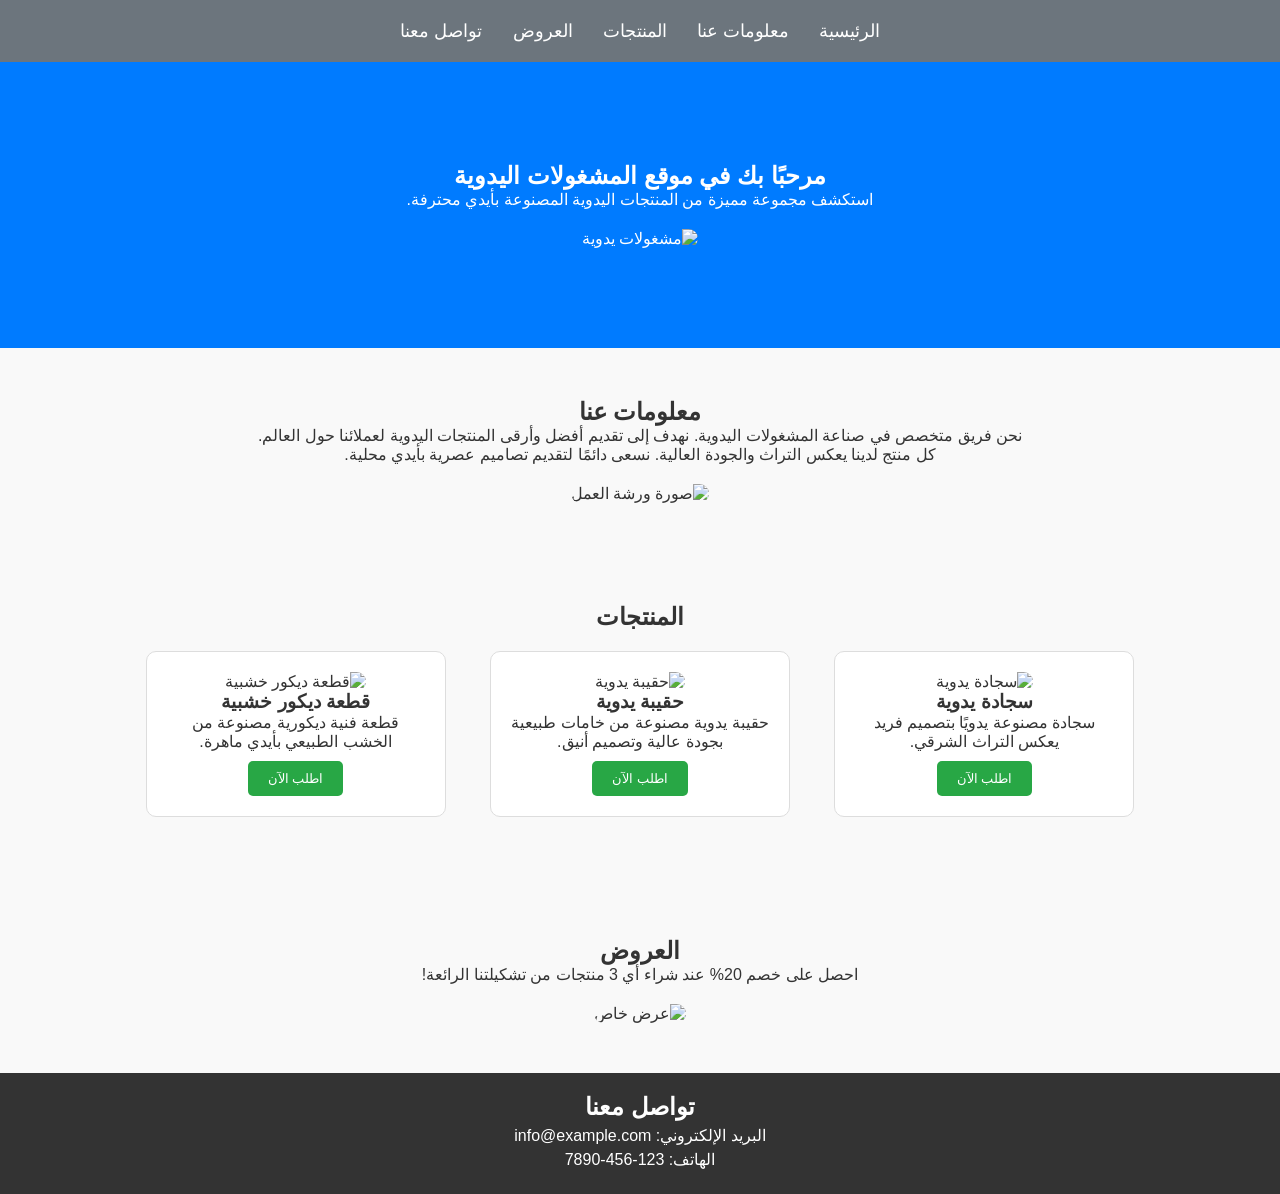
==== index.html @ 6c30e6ea "Update index.html --" ====
<!DOCTYPE html>
<html lang="ar">
<head>
    <meta charset="UTF-8">
    <meta name="viewport" content="width=device-width, initial-scale=1.0">
    <meta name="description" content="صفحة لعرض المشغولات والمنسوجات اليدوية">
    <title>مشغولات ومنسوجات يدوية</title>
    <link rel="stylesheet" href="styles.css">
</head>
<body>
    <header>
        <nav>
            <ul>
                <li><a href="#home">الرئيسية</a></li>
                <li><a href="#about">معلومات عنا</a></li>
                <li><a href="#products">المنتجات</a></li>
                <li><a href="#offers">العروض</a></li>
                <li><a href="#contact">تواصل معنا</a></li>
            </ul>
        </nav>
    </header>

    <!-- قسم الصفحة الرئيسية -->
    <section id="home">
        <h1>مرحبًا بك في موقع المشغولات اليدوية</h1>
        <p>استكشف مجموعة مميزة من المنتجات اليدوية المصنوعة بأيدي محترفة.</p>
        <img src="https://images.unsplash.com/photo-1556912167-f556f1f4e187" alt="مشغولات يدوية" class="hero-image">
    </section>

    <!-- قسم "معلومات عنا" -->
    <section id="about">
        <h2>معلومات عنا</h2>
        <p>نحن فريق متخصص في صناعة المشغولات اليدوية. نهدف إلى تقديم أفضل وأرقى المنتجات اليدوية لعملائنا حول العالم.</p>
        <p>كل منتج لدينا يعكس التراث والجودة العالية. نسعى دائمًا لتقديم تصاميم عصرية بأيدي محلية.</p>
        <img src="https://images.unsplash.com/photo-1585421514289-efac8f7f6d38" alt="صورة ورشة العمل" class="about-image">
    </section>

    <!-- قسم المنتجات -->
    <section id="products">
        <h2>المنتجات</h2>
        <div class="product">
            <img src="https://images.unsplash.com/photo-1595039838779-9785b9ddf850" alt="سجادة يدوية">
            <h3>سجادة يدوية</h3>
            <p>سجادة مصنوعة يدويًا بتصميم فريد يعكس التراث الشرقي.</p>
            <button onclick="window.location.href='order.html'">اطلب الآن</button>
        </div>
        <div class="product">
            <img src="https://images.unsplash.com/photo-1517849845537-4d257902454a" alt="حقيبة يدوية">
            <h3>حقيبة يدوية</h3>
            <p>حقيبة يدوية مصنوعة من خامات طبيعية بجودة عالية وتصميم أنيق.</p>
            <button onclick="window.location.href='order.html'">اطلب الآن</button>
        </div>
        <div class="product">
            <img src="https://images.unsplash.com/photo-1542343634-48e5080c45d0" alt="قطعة ديكور خشبية">
            <h3>قطعة ديكور خشبية</h3>
            <p>قطعة فنية ديكورية مصنوعة من الخشب الطبيعي بأيدي ماهرة.</p>
            <button onclick="window.location.href='order.html'">اطلب الآن</button>
        </div>
    </section>

    <!-- قسم العروض -->
    <section id="offers">
        <h2>العروض</h2>
        <p>احصل على خصم 20% عند شراء أي 3 منتجات من تشكيلتنا الرائعة!</p>
        <img src="https://images.unsplash.com/photo-1588459468590-7aa4a02ba6f1" alt="عرض خاص" class="offer-image">
    </section>

    <!-- قسم التواصل -->
    <footer id="contact">
        <h2>تواصل معنا</h2>
        <p>البريد الإلكتروني: info@example.com</p>
        <p>الهاتف: 123-456-7890</p>
    </footer>

    <script src="scripts.js"></script>
</body>
</html>
---- styles.css ----
/* Reset */
* {
  margin: 0;
  padding: 0;
  box-sizing: border-box;
}

body {
  font-family: 'Arial', sans-serif;
  direction: rtl;
  background-color: #f9f9f9;
  color: #333;
  text-align: center;
}

header {
  background-color: #6c757d;
  padding: 20px;
}

header nav ul {
  list-style: none;
  display: flex;
  justify-content: center;
}

header nav ul li {
  margin: 0 15px;
}

header nav ul li a {
  color: white;
  text-decoration: none;
  font-size: 18px;
}

section {
  padding: 50px 20px;
}

#home {
  background-color: #007bff;
  color: white;
  padding: 100px 20px;
}

.hero-image {
  width: 100%;
  height: auto;
  margin-top: 20px;
  border-radius: 10px;
}

#about .about-image {
  width: 80%;
  height: auto;
  margin-top: 20px;
  border-radius: 10px;
}

#products .product {
  display: inline-block;
  margin: 20px;
  padding: 20px;
  background-color: white;
  border: 1px solid #ddd;
  border-radius: 10px;
  width: 300px;
  text-align: center;
}

#products .product img {
  width: 100%;
  height: auto;
  border-radius: 10px;
}

#offers .offer-image {
  width: 50%;
  height: auto;
  margin-top: 20px;
  border-radius: 10px;
}

button {
  background-color: #28a745;
  color: white;
  padding: 10px 20px;
  border: none;
  border-radius: 5px;
  cursor: pointer;
  margin-top: 10px;
}

button:hover {
  background-color: #218838;
}

footer {
  background-color: #333;
  color: white;
  padding: 20px;
}

footer p {
  margin: 5px 0;
}
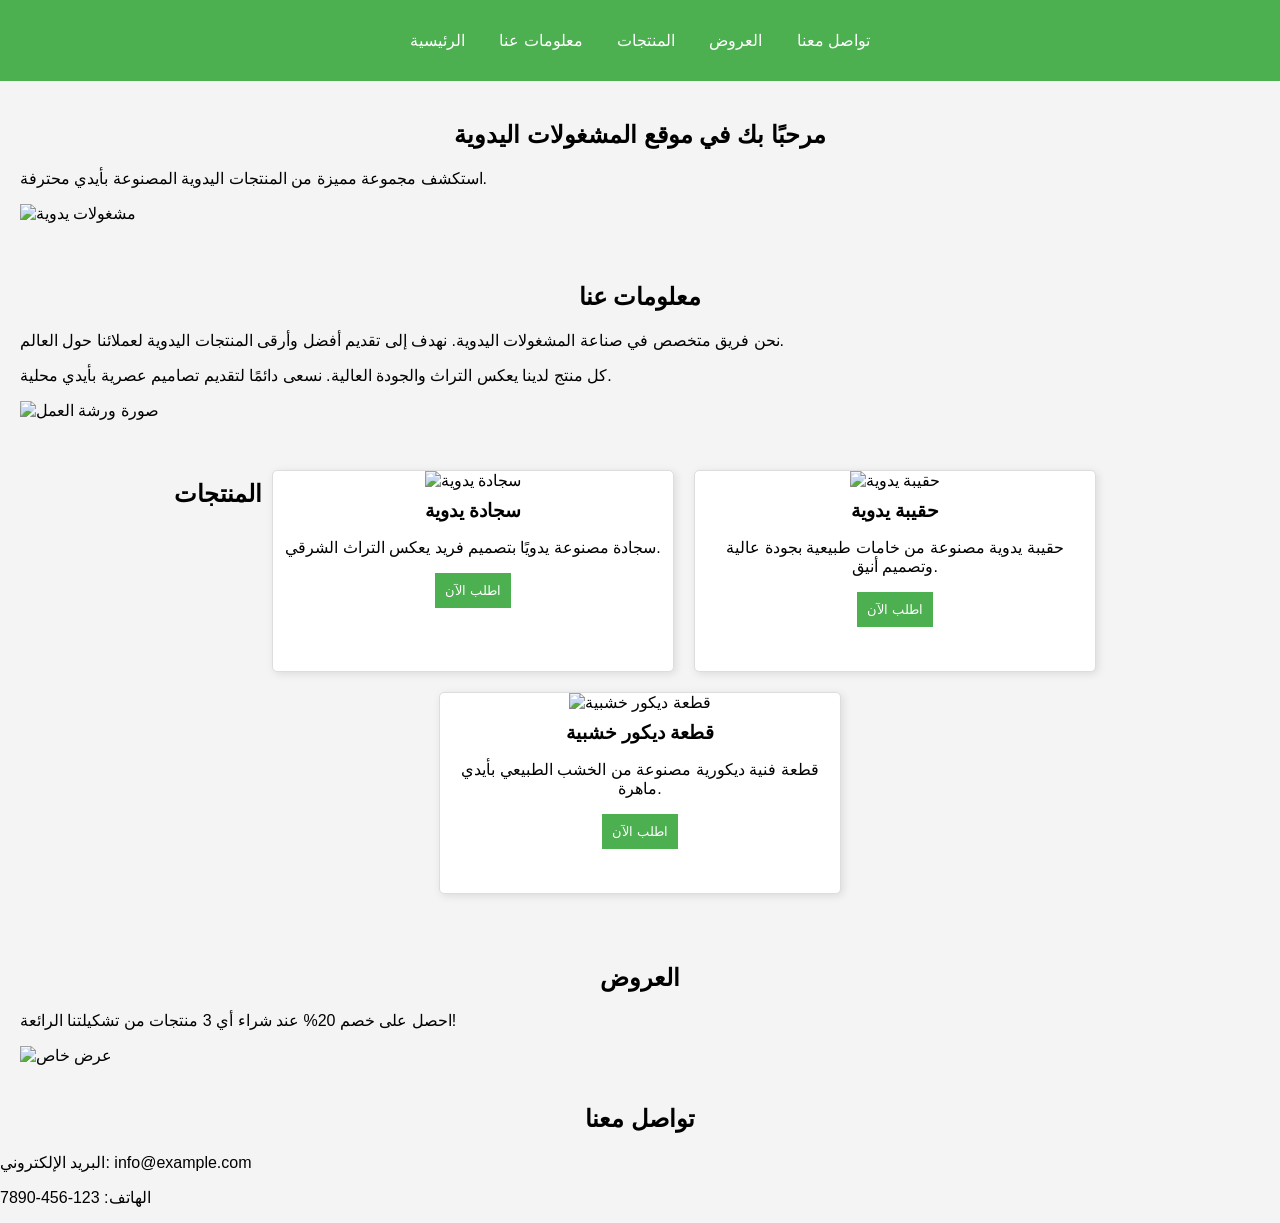
==== commit fedf5dd9: "Update index.html as" ====
--- a/index.html
+++ b/index.html
@@ -24,7 +24,7 @@
     <section id="home">
         <h1>مرحبًا بك في موقع المشغولات اليدوية</h1>
         <p>استكشف مجموعة مميزة من المنتجات اليدوية المصنوعة بأيدي محترفة.</p>
-        <img src="https://images.unsplash.com/photo-1556912167-f556f1f4e187" alt="مشغولات يدوية" class="hero-image">
+        <img src="https://images.unsplash.com/photo-1635656797814-2493a866105f?w=500&auto=format&fit=crop&q=60&ixlib=rb-4.0.3&ixid=M3wxMjA3fDB8MHxzZWFyY2h8MTZ8fGhhbmRtYWRlfGVufDB8fDB8fHww" alt="مشغولات يدوية" class="hero-image">
     </section>
 
     <!-- قسم "معلومات عنا" -->
@@ -32,26 +32,26 @@
         <h2>معلومات عنا</h2>
         <p>نحن فريق متخصص في صناعة المشغولات اليدوية. نهدف إلى تقديم أفضل وأرقى المنتجات اليدوية لعملائنا حول العالم.</p>
         <p>كل منتج لدينا يعكس التراث والجودة العالية. نسعى دائمًا لتقديم تصاميم عصرية بأيدي محلية.</p>
-        <img src="https://images.unsplash.com/photo-1585421514289-efac8f7f6d38" alt="صورة ورشة العمل" class="about-image">
+        <img src="https://plus.unsplash.com/premium_photo-1677700375022-8a3ac8c95d23?w=500&auto=format&fit=crop&q=60&ixlib=rb-4.0.3&ixid=M3wxMjA3fDB8MHxzZWFyY2h8NHx8aGFuZG1hZGVfdGV4dGlsZXNfYW5kX2NyYWZ0c3xlbnwwfHwwfHx8MA%3D%3D" alt="صورة ورشة العمل" class="about-image">
     </section>
 
     <!-- قسم المنتجات -->
     <section id="products">
         <h2>المنتجات</h2>
         <div class="product">
-            <img src="https://images.unsplash.com/photo-1595039838779-9785b9ddf850" alt="سجادة يدوية">
+            <img src="https://plus.unsplash.com/premium_photo-1677700375022-8a3ac8c95d23?w=500&auto=format&fit=crop&q=60&ixlib=rb-4.0.3&ixid=M3wxMjA3fDB8MHxzZWFyY2h8NHx8aGFuZG1hZGVfdGV4dGlsZXNfYW5kX2NyYWZ0c3xlbnwwfHwwfHx8MA%3D%3D" alt="سجادة يدوية">
             <h3>سجادة يدوية</h3>
             <p>سجادة مصنوعة يدويًا بتصميم فريد يعكس التراث الشرقي.</p>
             <button onclick="window.location.href='order.html'">اطلب الآن</button>
         </div>
         <div class="product">
-            <img src="https://images.unsplash.com/photo-1517849845537-4d257902454a" alt="حقيبة يدوية">
+            <img src="https://plus.unsplash.com/premium_photo-1677700375022-8a3ac8c95d23?w=500&auto=format&fit=crop&q=60&ixlib=rb-4.0.3&ixid=M3wxMjA3fDB8MHxzZWFyY2h8NHx8aGFuZG1hZGVfdGV4dGlsZXNfYW5kX2NyYWZ0c3xlbnwwfHwwfHx8MA%3D%3D" alt="حقيبة يدوية">
             <h3>حقيبة يدوية</h3>
             <p>حقيبة يدوية مصنوعة من خامات طبيعية بجودة عالية وتصميم أنيق.</p>
             <button onclick="window.location.href='order.html'">اطلب الآن</button>
         </div>
         <div class="product">
-            <img src="https://images.unsplash.com/photo-1542343634-48e5080c45d0" alt="قطعة ديكور خشبية">
+            <img src="https://plus.unsplash.com/premium_photo-1677700375022-8a3ac8c95d23?w=500&auto=format&fit=crop&q=60&ixlib=rb-4.0.3&ixid=M3wxMjA3fDB8MHxzZWFyY2h8NHx8aGFuZG1hZGVfdGV4dGlsZXNfYW5kX2NyYWZ0c3xlbnwwfHwwfHx8MA%3D%3D" alt="قطعة ديكور خشبية">
             <h3>قطعة ديكور خشبية</h3>
             <p>قطعة فنية ديكورية مصنوعة من الخشب الطبيعي بأيدي ماهرة.</p>
             <button onclick="window.location.href='order.html'">اطلب الآن</button>
@@ -62,7 +62,7 @@
     <section id="offers">
         <h2>العروض</h2>
         <p>احصل على خصم 20% عند شراء أي 3 منتجات من تشكيلتنا الرائعة!</p>
-        <img src="https://images.unsplash.com/photo-1588459468590-7aa4a02ba6f1" alt="عرض خاص" class="offer-image">
+        <img src="https://plus.unsplash.com/premium_photo-1677700375022-8a3ac8c95d23?w=500&auto=format&fit=crop&q=60&ixlib=rb-4.0.3&ixid=M3wxMjA3fDB8MHxzZWFyY2h8NHx8aGFuZG1hZGVfdGV4dGlsZXNfYW5kX2NyYWZ0c3xlbnwwfHwwfHx8MA%3D%3D" alt="عرض خاص" class="offer-image">
     </section>
 
     <!-- قسم التواصل -->
--- a/styles.css
+++ b/styles.css
@@ -1,107 +1,82 @@
-/* Reset */
-* {
-  margin: 0;
-  padding: 0;
-  box-sizing: border-box;
-}
-
 body {
-  font-family: 'Arial', sans-serif;
-  direction: rtl;
-  background-color: #f9f9f9;
-  color: #333;
-  text-align: center;
+    font-family: Arial, sans-serif;
+    background-color: #f4f4f4;
+    margin: 0;
+    padding: 0;
 }
 
 header {
-  background-color: #6c757d;
-  padding: 20px;
+    background-color: #4CAF50;
+    color: white;
+    padding: 15px 0;
+    text-align: center;
 }
 
-header nav ul {
-  list-style: none;
-  display: flex;
-  justify-content: center;
+nav ul {
+    list-style: none;
+    padding: 0;
 }
 
-header nav ul li {
-  margin: 0 15px;
+nav ul li {
+    display: inline;
+    margin: 0 15px;
 }
 
-header nav ul li a {
-  color: white;
-  text-decoration: none;
-  font-size: 18px;
+nav ul li a {
+    color: white;
+    text-decoration: none;
+}
+
+h1, h2 {
+    text-align: center;
 }
 
 section {
-  padding: 50px 20px;
+    padding: 20px;
 }
 
-#home {
-  background-color: #007bff;
-  color: white;
-  padding: 100px 20px;
+.product {
+    background-color: white;
+    border: 1px solid #ddd;
+    border-radius: 5px;
+    box-shadow: 2px 2px 8px rgba(0,0,0,0.1);
+    margin: 10px;
+    width: 400px;
+    height: 200px;
+    display: inline-block;
+    vertical-align: top;
+    text-align: center;
 }
 
-.hero-image {
-  width: 100%;
-  height: auto;
-  margin-top: 20px;
-  border-radius: 10px;
+.product img {
+    width: 100%; /* Make the image fill the card width */
+    height: 120px; /* Fixed height for the image */
+    object-fit: cover; /* Maintain aspect ratio while covering */
 }
 
-#about .about-image {
-  width: 80%;
-  height: auto;
-  margin-top: 20px;
-  border-radius: 10px;
+.product h3 {
+    margin: 10px 0;
 }
 
-#products .product {
-  display: inline-block;
-  margin: 20px;
-  padding: 20px;
-  background-color: white;
-  border: 1px solid #ddd;
-  border-radius: 10px;
-  width: 300px;
-  text-align: center;
+.product p {
+    padding: 0 10px;
 }
 
-#products .product img {
-  width: 100%;
-  height: auto;
-  border-radius: 10px;
+.product button {
+    background-color: #4CAF50;
+    color: white;
+    border: none;
+    padding: 10px;
+    cursor: pointer;
+    margin-bottom: 10px;
 }
 
-#offers .offer-image {
-  width: 50%;
-  height: auto;
-  margin-top: 20px;
-  border-radius: 10px;
+.product button:hover {
+    background-color: #45a049;
 }
 
-button {
-  background-color: #28a745;
-  color: white;
-  padding: 10px 20px;
-  border: none;
-  border-radius: 5px;
-  cursor: pointer;
-  margin-top: 10px;
+#products {
+    display: flex;
+    flex-wrap: wrap; /* Allow wrapping to multiple rows */
+    justify-content: center; /* Center align the cards */
 }
-
-button:hover {
-  background-color: #218838;
-}
-
-footer {
-  background-color: #333;
-  color: white;
-  padding: 20px;
-}
-
-footer p {
-  margin: 5px 0;
-}
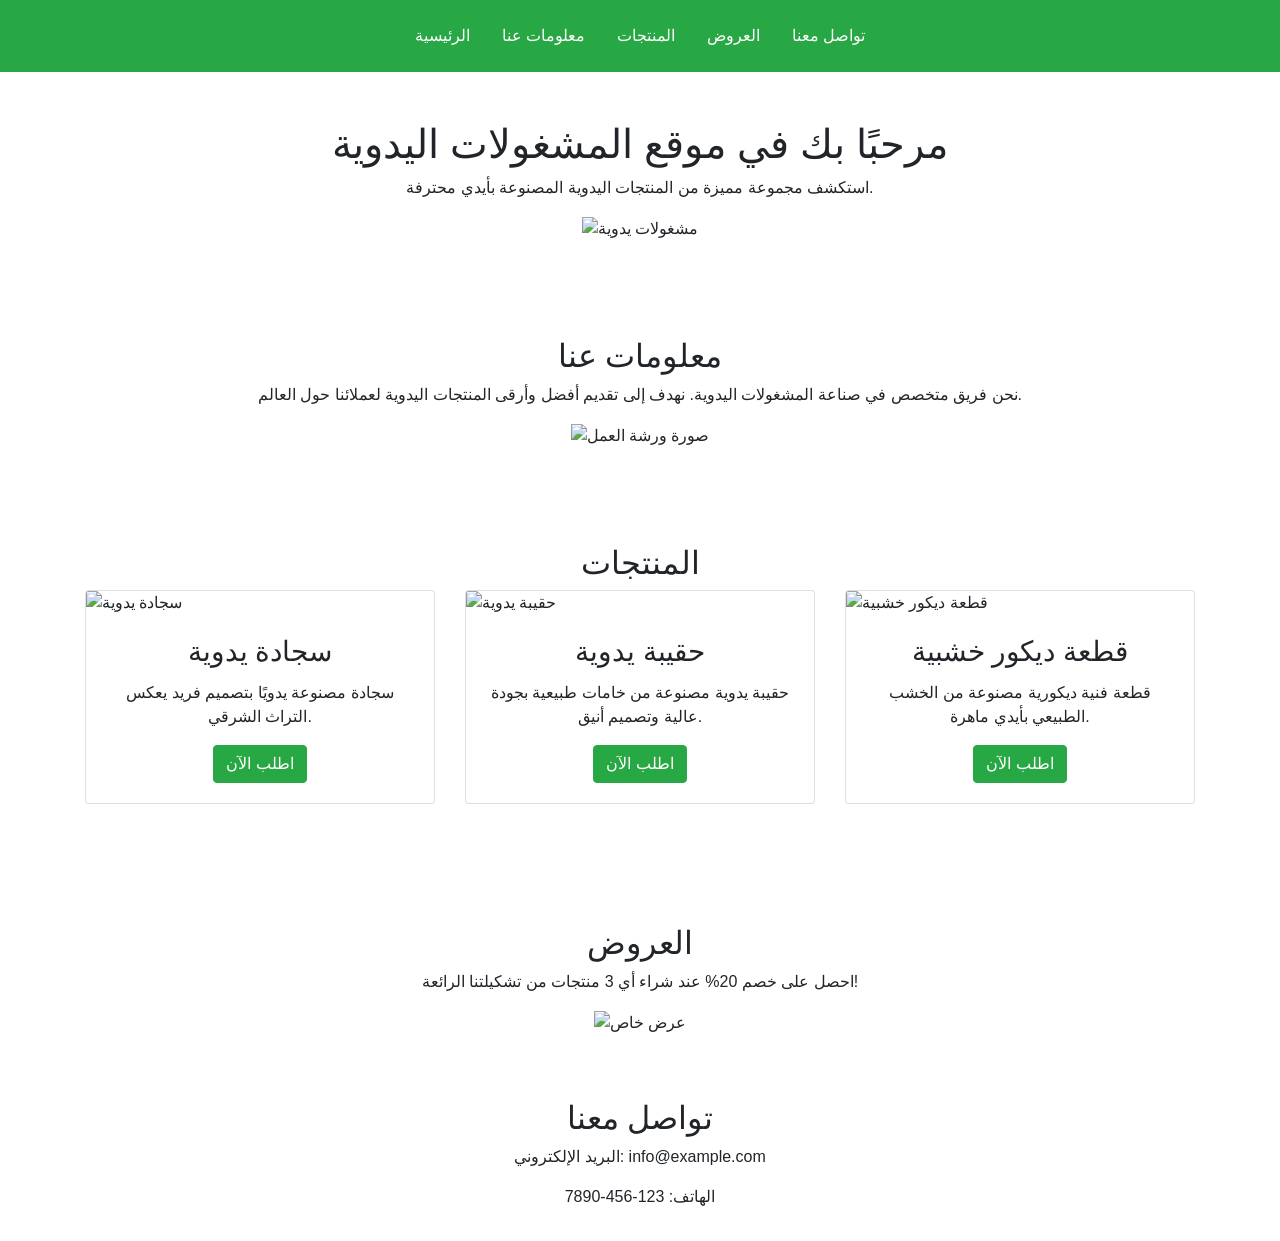
==== commit 189bdbdb: "Update index.html sa" ====
--- a/index.html
+++ b/index.html
@@ -5,73 +5,90 @@
     <meta name="viewport" content="width=device-width, initial-scale=1.0">
     <meta name="description" content="صفحة لعرض المشغولات والمنسوجات اليدوية">
     <title>مشغولات ومنسوجات يدوية</title>
-    <link rel="stylesheet" href="styles.css">
+    <link rel="stylesheet" href="https://stackpath.bootstrapcdn.com/bootstrap/4.5.2/css/bootstrap.min.css">
 </head>
 <body>
-    <header>
+    <header class="bg-success text-white text-center py-3">
         <nav>
-            <ul>
-                <li><a href="#home">الرئيسية</a></li>
-                <li><a href="#about">معلومات عنا</a></li>
-                <li><a href="#products">المنتجات</a></li>
-                <li><a href="#offers">العروض</a></li>
-                <li><a href="#contact">تواصل معنا</a></li>
+            <ul class="nav justify-content-center">
+                <li class="nav-item"><a class="nav-link text-white" href="#home">الرئيسية</a></li>
+                <li class="nav-item"><a class="nav-link text-white" href="#about">معلومات عنا</a></li>
+                <li class="nav-item"><a class="nav-link text-white" href="#products">المنتجات</a></li>
+                <li class="nav-item"><a class="nav-link text-white" href="#offers">العروض</a></li>
+                <li class="nav-item"><a class="nav-link text-white" href="#contact">تواصل معنا</a></li>
             </ul>
         </nav>
     </header>
 
     <!-- قسم الصفحة الرئيسية -->
-    <section id="home">
+    <section id="home" class="text-center py-5">
         <h1>مرحبًا بك في موقع المشغولات اليدوية</h1>
         <p>استكشف مجموعة مميزة من المنتجات اليدوية المصنوعة بأيدي محترفة.</p>
-        <img src="https://images.unsplash.com/photo-1635656797814-2493a866105f?w=500&auto=format&fit=crop&q=60&ixlib=rb-4.0.3&ixid=M3wxMjA3fDB8MHxzZWFyY2h8MTZ8fGhhbmRtYWRlfGVufDB8fDB8fHww" alt="مشغولات يدوية" class="hero-image">
+        <img src="https://images.unsplash.com/photo-1635656797814-2493a866105f?w=500&auto=format&fit=crop&q=60&ixlib=rb-4.0.3&ixid=M3wxMjA3fDB8MHxzZWFyY2h8MTZ8fGhhbmRtYWRlfGVufDB8fDB8fHww" alt="مشغولات يدوية" class="img-fluid">
     </section>
 
     <!-- قسم "معلومات عنا" -->
-    <section id="about">
+    <section id="about" class="py-5 text-center">
         <h2>معلومات عنا</h2>
         <p>نحن فريق متخصص في صناعة المشغولات اليدوية. نهدف إلى تقديم أفضل وأرقى المنتجات اليدوية لعملائنا حول العالم.</p>
-        <p>كل منتج لدينا يعكس التراث والجودة العالية. نسعى دائمًا لتقديم تصاميم عصرية بأيدي محلية.</p>
-        <img src="https://plus.unsplash.com/premium_photo-1677700375022-8a3ac8c95d23?w=500&auto=format&fit=crop&q=60&ixlib=rb-4.0.3&ixid=M3wxMjA3fDB8MHxzZWFyY2h8NHx8aGFuZG1hZGVfdGV4dGlsZXNfYW5kX2NyYWZ0c3xlbnwwfHwwfHx8MA%3D%3D" alt="صورة ورشة العمل" class="about-image">
+        <img src="https://plus.unsplash.com/premium_photo-1677700375022-8a3ac8c95d23?w=500&auto=format&fit=crop&q=60&ixlib=rb-4.0.3&ixid=M3wxMjA3fDB8MHxzZWFyY2h8NHx8aGFuZG1hZGVfdGV4dGlsZXNfYW5kX2NyYWZ0c3xlbnwwfHwwfHx8MA%3D%3D" alt="صورة ورشة العمل" class="img-fluid">
     </section>
 
     <!-- قسم المنتجات -->
-    <section id="products">
-        <h2>المنتجات</h2>
-        <div class="product">
-            <img src="https://plus.unsplash.com/premium_photo-1677700375022-8a3ac8c95d23?w=500&auto=format&fit=crop&q=60&ixlib=rb-4.0.3&ixid=M3wxMjA3fDB8MHxzZWFyY2h8NHx8aGFuZG1hZGVfdGV4dGlsZXNfYW5kX2NyYWZ0c3xlbnwwfHwwfHx8MA%3D%3D" alt="سجادة يدوية">
-            <h3>سجادة يدوية</h3>
-            <p>سجادة مصنوعة يدويًا بتصميم فريد يعكس التراث الشرقي.</p>
-            <button onclick="window.location.href='order.html'">اطلب الآن</button>
-        </div>
-        <div class="product">
-            <img src="https://plus.unsplash.com/premium_photo-1677700375022-8a3ac8c95d23?w=500&auto=format&fit=crop&q=60&ixlib=rb-4.0.3&ixid=M3wxMjA3fDB8MHxzZWFyY2h8NHx8aGFuZG1hZGVfdGV4dGlsZXNfYW5kX2NyYWZ0c3xlbnwwfHwwfHx8MA%3D%3D" alt="حقيبة يدوية">
-            <h3>حقيبة يدوية</h3>
-            <p>حقيبة يدوية مصنوعة من خامات طبيعية بجودة عالية وتصميم أنيق.</p>
-            <button onclick="window.location.href='order.html'">اطلب الآن</button>
-        </div>
-        <div class="product">
-            <img src="https://plus.unsplash.com/premium_photo-1677700375022-8a3ac8c95d23?w=500&auto=format&fit=crop&q=60&ixlib=rb-4.0.3&ixid=M3wxMjA3fDB8MHxzZWFyY2h8NHx8aGFuZG1hZGVfdGV4dGlsZXNfYW5kX2NyYWZ0c3xlbnwwfHwwfHx8MA%3D%3D" alt="قطعة ديكور خشبية">
-            <h3>قطعة ديكور خشبية</h3>
-            <p>قطعة فنية ديكورية مصنوعة من الخشب الطبيعي بأيدي ماهرة.</p>
-            <button onclick="window.location.href='order.html'">اطلب الآن</button>
+    <section id="products" class="py-5">
+        <h2 class="text-center">المنتجات</h2>
+        <div class="container">
+            <div class="row">
+                <div class="col-md-4 mb-4">
+                    <div class="card">
+                        <img src="https://plus.unsplash.com/premium_photo-1677700375022-8a3ac8c95d23?w=500&auto=format&fit=crop&q=60&ixlib=rb-4.0.3&ixid=M3wxMjA3fDB8MHxzZWFyY2h8NHx8aGFuZG1hZGVfdGV4dGlsZXNfYW5kX2NyYWZ0c3xlbnwwfHwwfHx8MA%3D%3D" class="card-img-top" alt="سجادة يدوية">
+                        <div class="card-body text-center">
+                            <h3 class="card-title">سجادة يدوية</h3>
+                            <p class="card-text">سجادة مصنوعة يدويًا بتصميم فريد يعكس التراث الشرقي.</p>
+                            <button class="btn btn-success" onclick="window.location.href='order.html'">اطلب الآن</button>
+                        </div>
+                    </div>
+                </div>
+                <div class="col-md-4 mb-4">
+                    <div class="card">
+                        <img src="https://plus.unsplash.com/premium_photo-1677700375022-8a3ac8c95d23?w=500&auto=format&fit=crop&q=60&ixlib=rb-4.0.3&ixid=M3wxMjA3fDB8MHxzZWFyY2h8NHx8aGFuZG1hZGVfdGV4dGlsZXNfYW5kX2NyYWZ0c3xlbnwwfHwwfHx8MA%3D%3D" class="card-img-top" alt="حقيبة يدوية">
+                        <div class="card-body text-center">
+                            <h3 class="card-title">حقيبة يدوية</h3>
+                            <p class="card-text">حقيبة يدوية مصنوعة من خامات طبيعية بجودة عالية وتصميم أنيق.</p>
+                            <button class="btn btn-success" onclick="window.location.href='order.html'">اطلب الآن</button>
+                        </div>
+                    </div>
+                </div>
+                <div class="col-md-4 mb-4">
+                    <div class="card">
+                        <img src="https://plus.unsplash.com/premium_photo-1677700375022-8a3ac8c95d23?w=500&auto=format&fit=crop&q=60&ixlib=rb-4.0.3&ixid=M3wxMjA3fDB8MHxzZWFyY2h8NHx8aGFuZG1hZGVfdGV4dGlsZXNfYW5kX2NyYWZ0c3xlbnwwfHwwfHx8MA%3D%3D" class="card-img-top" alt="قطعة ديكور خشبية">
+                        <div class="card-body text-center">
+                            <h3 class="card-title">قطعة ديكور خشبية</h3>
+                            <p class="card-text">قطعة فنية ديكورية مصنوعة من الخشب الطبيعي بأيدي ماهرة.</p>
+                            <button class="btn btn-success" onclick="window.location.href='order.html'">اطلب الآن</button>
+                        </div>
+                    </div>
+                </div>
+            </div>
         </div>
     </section>
 
     <!-- قسم العروض -->
-    <section id="offers">
+    <section id="offers" class="py-5 text-center">
         <h2>العروض</h2>
         <p>احصل على خصم 20% عند شراء أي 3 منتجات من تشكيلتنا الرائعة!</p>
-        <img src="https://plus.unsplash.com/premium_photo-1677700375022-8a3ac8c95d23?w=500&auto=format&fit=crop&q=60&ixlib=rb-4.0.3&ixid=M3wxMjA3fDB8MHxzZWFyY2h8NHx8aGFuZG1hZGVfdGV4dGlsZXNfYW5kX2NyYWZ0c3xlbnwwfHwwfHx8MA%3D%3D" alt="عرض خاص" class="offer-image">
+        <img src="https://plus.unsplash.com/premium_photo-1677700375022-8a3ac8c95d23?w=500&auto=format&fit=crop&q=60&ixlib=rb-4.0.3&ixid=M3wxMjA3fDB8MHxzZWFyY2h8NHx8aGFuZG1hZGVfdGV4dGlsZXNfYW5kX2NyYWZ0c3xlbnwwfHwwfHx8MA%3D%3D" alt="عرض خاص" class="img-fluid">
     </section>
 
     <!-- قسم التواصل -->
-    <footer id="contact">
+    <footer id="contact" class="text-center py-3">
         <h2>تواصل معنا</h2>
         <p>البريد الإلكتروني: info@example.com</p>
         <p>الهاتف: 123-456-7890</p>
     </footer>
 
-    <script src="scripts.js"></script>
+    <script src="https://code.jquery.com/jquery-3.5.1.slim.min.js"></script>
+    <script src="https://cdn.jsdelivr.net/npm/@popperjs/core@2.0.7/dist/umd/popper.min.js"></script>
+    <script src="https://stackpath.bootstrapcdn.com/bootstrap/4.5.2/js/bootstrap.min.js"></script>
 </body>
 </html>
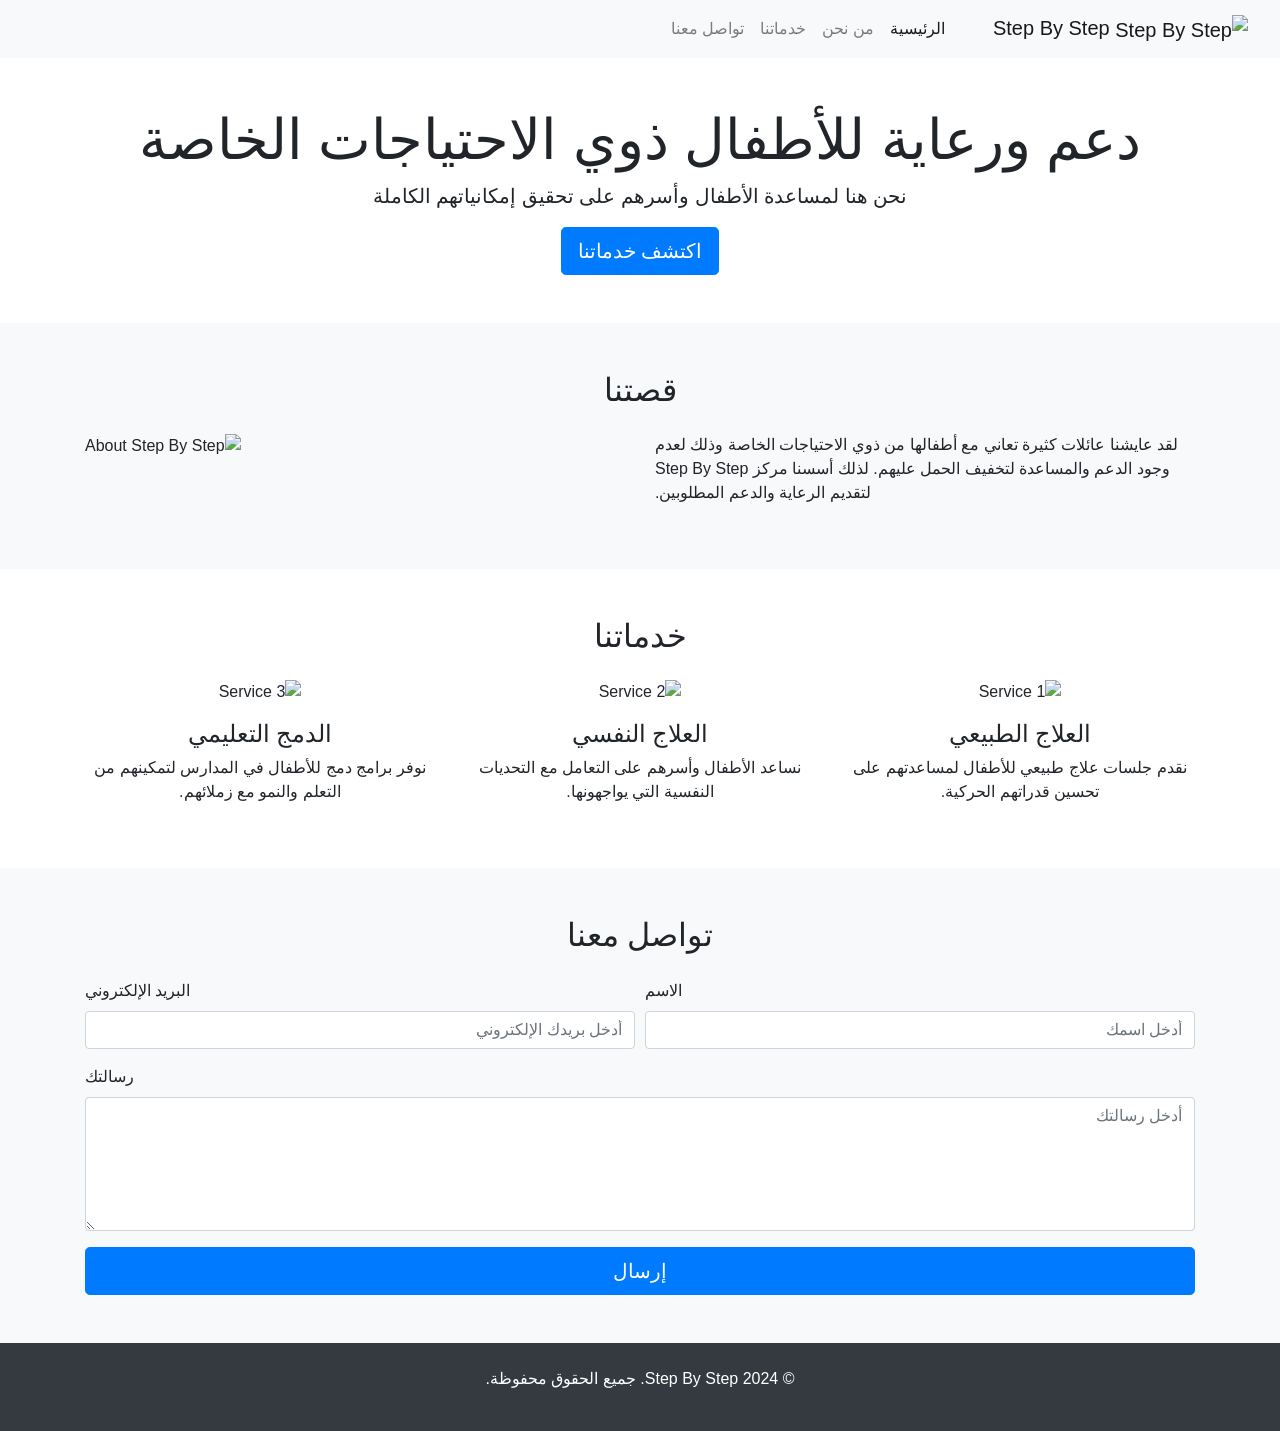
==== commit 5a9de53b: "Update index.html سش" ====
--- a/index.html
+++ b/index.html
@@ -1,94 +1,126 @@
 <!DOCTYPE html>
 <html lang="ar">
 <head>
-    <meta charset="UTF-8">
-    <meta name="viewport" content="width=device-width, initial-scale=1.0">
-    <meta name="description" content="صفحة لعرض المشغولات والمنسوجات اليدوية">
-    <title>مشغولات ومنسوجات يدوية</title>
-    <link rel="stylesheet" href="https://stackpath.bootstrapcdn.com/bootstrap/4.5.2/css/bootstrap.min.css">
+  <meta charset="UTF-8">
+  <meta name="viewport" content="width=device-width, initial-scale=1.0">
+  <meta http-equiv="X-UA-Compatible" content="IE=edge">
+  <title>Step By Step - ذوي الاحتياجات الخاصة</title>
+  <link rel="stylesheet" href="https://stackpath.bootstrapcdn.com/bootstrap/4.5.2/css/bootstrap.min.css">
+  <link rel="stylesheet" href="style.css">
 </head>
-<body>
-    <header class="bg-success text-white text-center py-3">
-        <nav>
-            <ul class="nav justify-content-center">
-                <li class="nav-item"><a class="nav-link text-white" href="#home">الرئيسية</a></li>
-                <li class="nav-item"><a class="nav-link text-white" href="#about">معلومات عنا</a></li>
-                <li class="nav-item"><a class="nav-link text-white" href="#products">المنتجات</a></li>
-                <li class="nav-item"><a class="nav-link text-white" href="#offers">العروض</a></li>
-                <li class="nav-item"><a class="nav-link text-white" href="#contact">تواصل معنا</a></li>
-            </ul>
-        </nav>
-    </header>
+<body dir="rtl">
+  <!-- Navbar -->
+  <nav class="navbar navbar-expand-lg navbar-light bg-light">
+    <a class="navbar-brand" href="#">
+      <img src="logo.png" alt="Step By Step" width="50" height="50">
+      Step By Step
+    </a>
+    <button class="navbar-toggler" type="button" data-toggle="collapse" data-target="#navbarNav" aria-controls="navbarNav" aria-expanded="false" aria-label="Toggle navigation">
+      <span class="navbar-toggler-icon"></span>
+    </button>
+    <div class="collapse navbar-collapse" id="navbarNav">
+      <ul class="navbar-nav ml-auto">
+        <li class="nav-item active">
+          <a class="nav-link" href="#">الرئيسية</a>
+        </li>
+        <li class="nav-item">
+          <a class="nav-link" href="#about">من نحن</a>
+        </li>
+        <li class="nav-item">
+          <a class="nav-link" href="#services">خدماتنا</a>
+        </li>
+        <li class="nav-item">
+          <a class="nav-link" href="#contact">تواصل معنا</a>
+        </li>
+      </ul>
+    </div>
+  </nav>
 
-    <!-- قسم الصفحة الرئيسية -->
-    <section id="home" class="text-center py-5">
-        <h1>مرحبًا بك في موقع المشغولات اليدوية</h1>
-        <p>استكشف مجموعة مميزة من المنتجات اليدوية المصنوعة بأيدي محترفة.</p>
-        <img src="https://images.unsplash.com/photo-1635656797814-2493a866105f?w=500&auto=format&fit=crop&q=60&ixlib=rb-4.0.3&ixid=M3wxMjA3fDB8MHxzZWFyY2h8MTZ8fGhhbmRtYWRlfGVufDB8fDB8fHww" alt="مشغولات يدوية" class="img-fluid">
-    </section>
+  <!-- Hero Section -->
+  <section class="hero-section text-center py-5">
+    <div class="container">
+      <h1 class="display-4">دعم ورعاية للأطفال ذوي الاحتياجات الخاصة</h1>
+      <p class="lead">نحن هنا لمساعدة الأطفال وأسرهم على تحقيق إمكانياتهم الكاملة</p>
+      <a href="#services" class="btn btn-primary btn-lg">اكتشف خدماتنا</a>
+    </div>
+  </section>
 
-    <!-- قسم "معلومات عنا" -->
-    <section id="about" class="py-5 text-center">
-        <h2>معلومات عنا</h2>
-        <p>نحن فريق متخصص في صناعة المشغولات اليدوية. نهدف إلى تقديم أفضل وأرقى المنتجات اليدوية لعملائنا حول العالم.</p>
-        <img src="https://plus.unsplash.com/premium_photo-1677700375022-8a3ac8c95d23?w=500&auto=format&fit=crop&q=60&ixlib=rb-4.0.3&ixid=M3wxMjA3fDB8MHxzZWFyY2h8NHx8aGFuZG1hZGVfdGV4dGlsZXNfYW5kX2NyYWZ0c3xlbnwwfHwwfHx8MA%3D%3D" alt="صورة ورشة العمل" class="img-fluid">
-    </section>
+  <!-- About Us Section -->
+  <section id="about" class="py-5 bg-light">
+    <div class="container">
+      <h2 class="text-center mb-4">قصتنا</h2>
+      <div class="row">
+        <div class="col-md-6">
+          <p>لقد عايشنا عائلات كثيرة تعاني مع أطفالها من ذوي الاحتياجات الخاصة وذلك لعدم وجود الدعم والمساعدة لتخفيف الحمل عليهم. لذلك أسسنا مركز Step By Step لتقديم الرعاية والدعم المطلوبين.</p>
+        </div>
+        <div class="col-md-6">
+          <img src="about-image.jpg" alt="About Step By Step" class="img-fluid">
+        </div>
+      </div>
+    </div>
+  </section>
 
-    <!-- قسم المنتجات -->
-    <section id="products" class="py-5">
-        <h2 class="text-center">المنتجات</h2>
-        <div class="container">
-            <div class="row">
-                <div class="col-md-4 mb-4">
-                    <div class="card">
-                        <img src="https://plus.unsplash.com/premium_photo-1677700375022-8a3ac8c95d23?w=500&auto=format&fit=crop&q=60&ixlib=rb-4.0.3&ixid=M3wxMjA3fDB8MHxzZWFyY2h8NHx8aGFuZG1hZGVfdGV4dGlsZXNfYW5kX2NyYWZ0c3xlbnwwfHwwfHx8MA%3D%3D" class="card-img-top" alt="سجادة يدوية">
-                        <div class="card-body text-center">
-                            <h3 class="card-title">سجادة يدوية</h3>
-                            <p class="card-text">سجادة مصنوعة يدويًا بتصميم فريد يعكس التراث الشرقي.</p>
-                            <button class="btn btn-success" onclick="window.location.href='order.html'">اطلب الآن</button>
-                        </div>
-                    </div>
-                </div>
-                <div class="col-md-4 mb-4">
-                    <div class="card">
-                        <img src="https://plus.unsplash.com/premium_photo-1677700375022-8a3ac8c95d23?w=500&auto=format&fit=crop&q=60&ixlib=rb-4.0.3&ixid=M3wxMjA3fDB8MHxzZWFyY2h8NHx8aGFuZG1hZGVfdGV4dGlsZXNfYW5kX2NyYWZ0c3xlbnwwfHwwfHx8MA%3D%3D" class="card-img-top" alt="حقيبة يدوية">
-                        <div class="card-body text-center">
-                            <h3 class="card-title">حقيبة يدوية</h3>
-                            <p class="card-text">حقيبة يدوية مصنوعة من خامات طبيعية بجودة عالية وتصميم أنيق.</p>
-                            <button class="btn btn-success" onclick="window.location.href='order.html'">اطلب الآن</button>
-                        </div>
-                    </div>
-                </div>
-                <div class="col-md-4 mb-4">
-                    <div class="card">
-                        <img src="https://plus.unsplash.com/premium_photo-1677700375022-8a3ac8c95d23?w=500&auto=format&fit=crop&q=60&ixlib=rb-4.0.3&ixid=M3wxMjA3fDB8MHxzZWFyY2h8NHx8aGFuZG1hZGVfdGV4dGlsZXNfYW5kX2NyYWZ0c3xlbnwwfHwwfHx8MA%3D%3D" class="card-img-top" alt="قطعة ديكور خشبية">
-                        <div class="card-body text-center">
-                            <h3 class="card-title">قطعة ديكور خشبية</h3>
-                            <p class="card-text">قطعة فنية ديكورية مصنوعة من الخشب الطبيعي بأيدي ماهرة.</p>
-                            <button class="btn btn-success" onclick="window.location.href='order.html'">اطلب الآن</button>
-                        </div>
-                    </div>
-                </div>
-            </div>
+  <!-- Services Section -->
+  <section id="services" class="py-5">
+    <div class="container">
+      <h2 class="text-center mb-4">خدماتنا</h2>
+      <div class="row text-center">
+        <div class="col-md-4">
+          <div class="service-box">
+            <img src="service1.jpg" alt="Service 1" class="img-fluid mb-3">
+            <h4>العلاج الطبيعي</h4>
+            <p>نقدم جلسات علاج طبيعي للأطفال لمساعدتهم على تحسين قدراتهم الحركية.</p>
+          </div>
         </div>
-    </section>
+        <div class="col-md-4">
+          <div class="service-box">
+            <img src="service2.jpg" alt="Service 2" class="img-fluid mb-3">
+            <h4>العلاج النفسي</h4>
+            <p>نساعد الأطفال وأسرهم على التعامل مع التحديات النفسية التي يواجهونها.</p>
+          </div>
+        </div>
+        <div class="col-md-4">
+          <div class="service-box">
+            <img src="service3.jpg" alt="Service 3" class="img-fluid mb-3">
+            <h4>الدمج التعليمي</h4>
+            <p>نوفر برامج دمج للأطفال في المدارس لتمكينهم من التعلم والنمو مع زملائهم.</p>
+          </div>
+        </div>
+      </div>
+    </div>
+  </section>
 
-    <!-- قسم العروض -->
-    <section id="offers" class="py-5 text-center">
-        <h2>العروض</h2>
-        <p>احصل على خصم 20% عند شراء أي 3 منتجات من تشكيلتنا الرائعة!</p>
-        <img src="https://plus.unsplash.com/premium_photo-1677700375022-8a3ac8c95d23?w=500&auto=format&fit=crop&q=60&ixlib=rb-4.0.3&ixid=M3wxMjA3fDB8MHxzZWFyY2h8NHx8aGFuZG1hZGVfdGV4dGlsZXNfYW5kX2NyYWZ0c3xlbnwwfHwwfHx8MA%3D%3D" alt="عرض خاص" class="img-fluid">
-    </section>
+  <!-- Contact Section -->
+  <section id="contact" class="py-5 bg-light">
+    <div class="container">
+      <h2 class="text-center mb-4">تواصل معنا</h2>
+      <form>
+        <div class="form-row">
+          <div class="form-group col-md-6">
+            <label for="name">الاسم</label>
+            <input type="text" class="form-control" id="name" placeholder="أدخل اسمك">
+          </div>
+          <div class="form-group col-md-6">
+            <label for="email">البريد الإلكتروني</label>
+            <input type="email" class="form-control" id="email" placeholder="أدخل بريدك الإلكتروني">
+          </div>
+        </div>
+        <div class="form-group">
+          <label for="message">رسالتك</label>
+          <textarea class="form-control" id="message" rows="5" placeholder="أدخل رسالتك"></textarea>
+        </div>
+        <button type="submit" class="btn btn-primary btn-lg btn-block">إرسال</button>
+      </form>
+    </div>
+  </section>
 
-    <!-- قسم التواصل -->
-    <footer id="contact" class="text-center py-3">
-        <h2>تواصل معنا</h2>
-        <p>البريد الإلكتروني: info@example.com</p>
-        <p>الهاتف: 123-456-7890</p>
-    </footer>
+  <!-- Footer -->
+  <footer class="py-4 bg-dark text-white text-center">
+    <p>&copy; 2024 Step By Step. جميع الحقوق محفوظة.</p>
+  </footer>
 
-    <script src="https://code.jquery.com/jquery-3.5.1.slim.min.js"></script>
-    <script src="https://cdn.jsdelivr.net/npm/@popperjs/core@2.0.7/dist/umd/popper.min.js"></script>
-    <script src="https://stackpath.bootstrapcdn.com/bootstrap/4.5.2/js/bootstrap.min.js"></script>
+  <script src="https://code.jquery.com/jquery-3.5.1.slim.min.js"></script>
+  <script src="https://cdn.jsdelivr.net/npm/@popperjs/core@2.5.2/dist/umd/popper.min.js"></script>
+  <script src="https://stackpath.bootstrapcdn.com/bootstrap/4.5.2/js/bootstrap.min.js"></script>
 </body>
 </html>
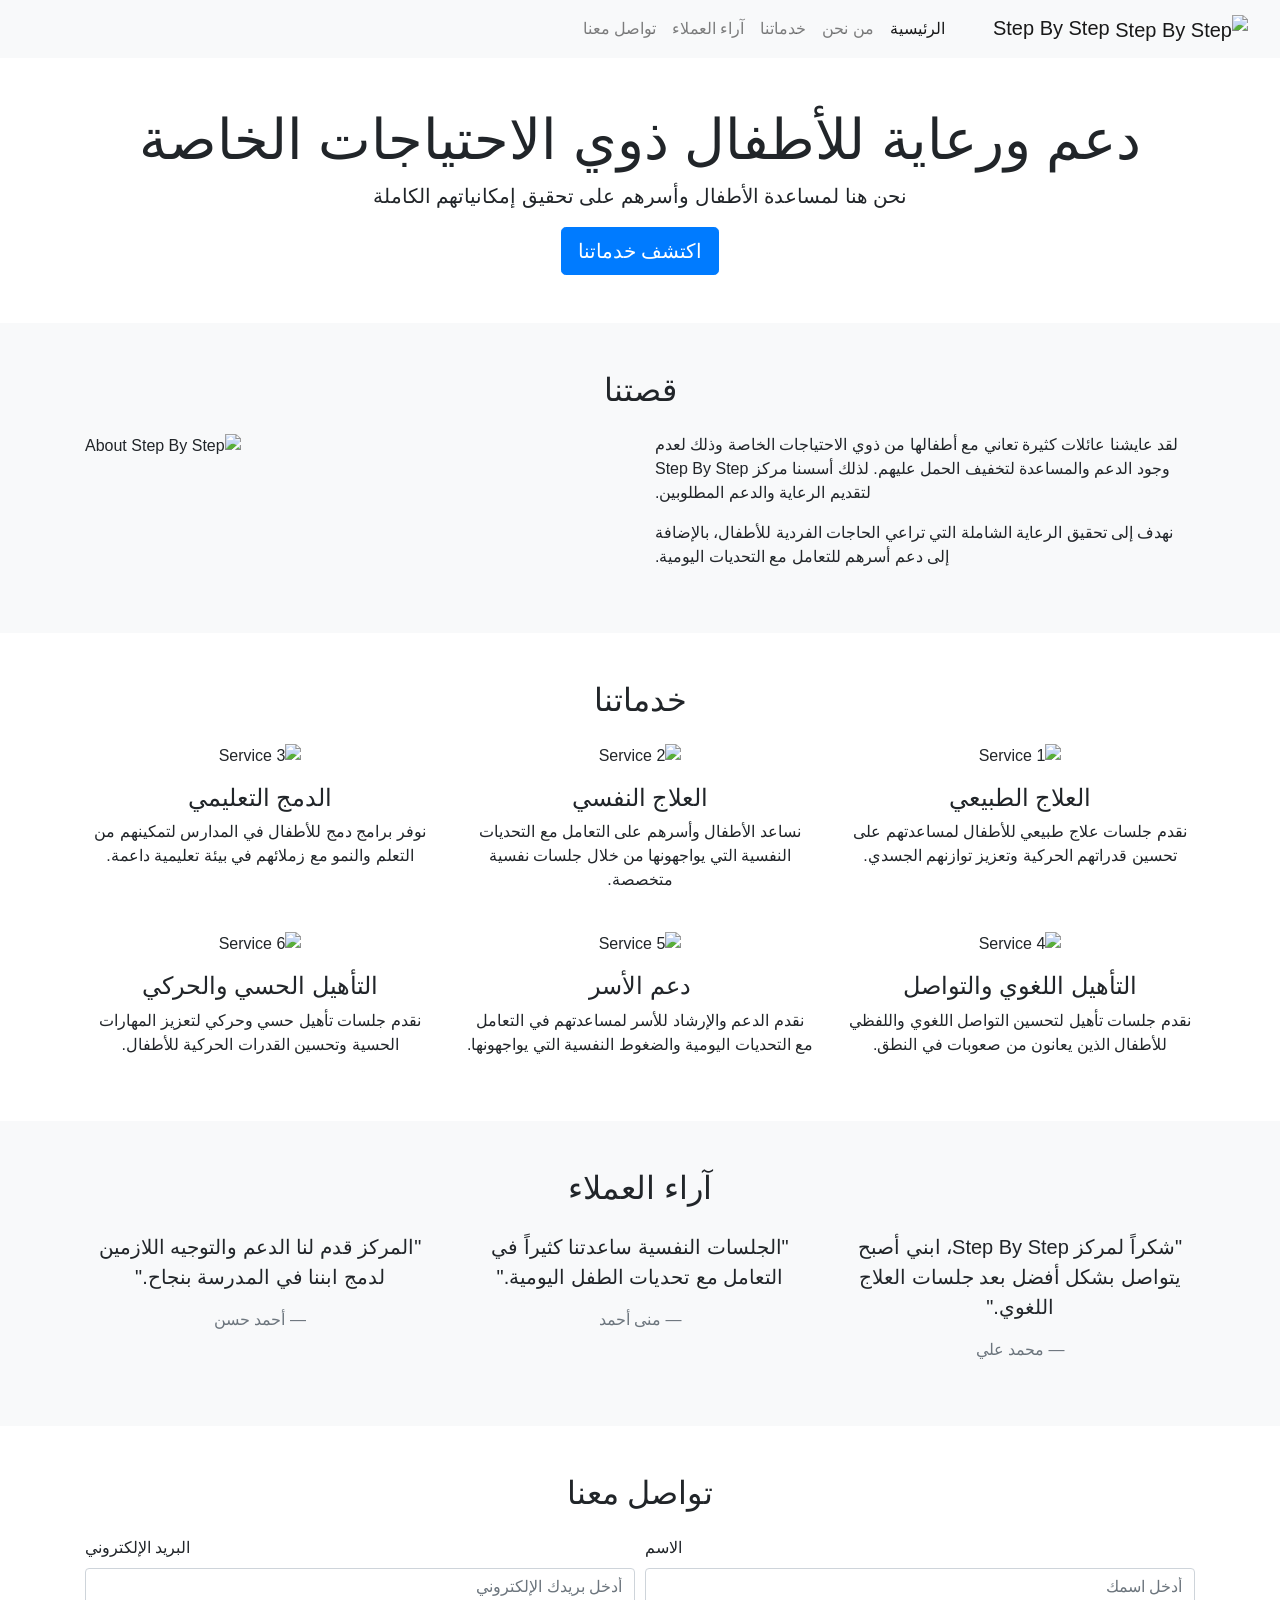
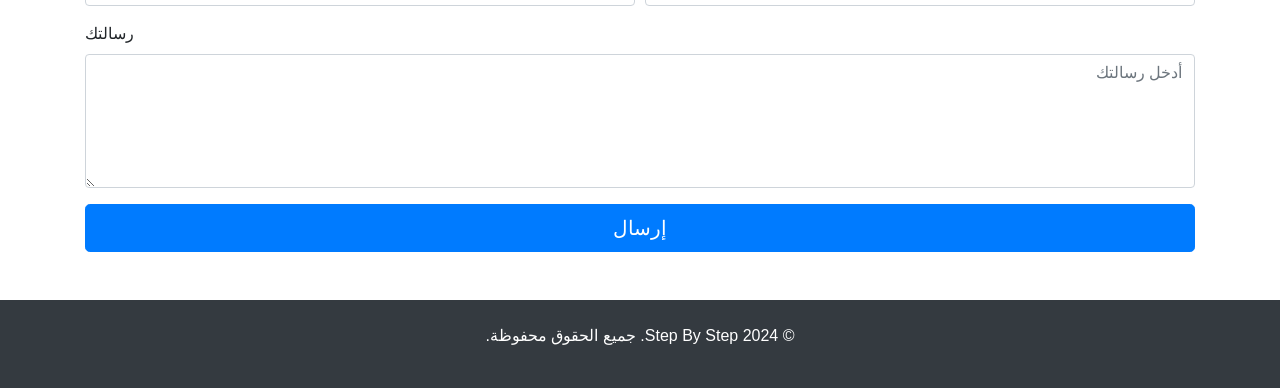
==== commit a0ec186c: "Update sa index.html sa" ====
--- a/index.html
+++ b/index.html
@@ -30,6 +30,9 @@
           <a class="nav-link" href="#services">خدماتنا</a>
         </li>
         <li class="nav-item">
+          <a class="nav-link" href="#testimonials">آراء العملاء</a>
+        </li>
+        <li class="nav-item">
           <a class="nav-link" href="#contact">تواصل معنا</a>
         </li>
       </ul>
@@ -52,6 +55,7 @@
       <div class="row">
         <div class="col-md-6">
           <p>لقد عايشنا عائلات كثيرة تعاني مع أطفالها من ذوي الاحتياجات الخاصة وذلك لعدم وجود الدعم والمساعدة لتخفيف الحمل عليهم. لذلك أسسنا مركز Step By Step لتقديم الرعاية والدعم المطلوبين.</p>
+          <p>نهدف إلى تحقيق الرعاية الشاملة التي تراعي الحاجات الفردية للأطفال، بالإضافة إلى دعم أسرهم للتعامل مع التحديات اليومية.</p>
         </div>
         <div class="col-md-6">
           <img src="about-image.jpg" alt="About Step By Step" class="img-fluid">
@@ -69,29 +73,81 @@
           <div class="service-box">
             <img src="service1.jpg" alt="Service 1" class="img-fluid mb-3">
             <h4>العلاج الطبيعي</h4>
-            <p>نقدم جلسات علاج طبيعي للأطفال لمساعدتهم على تحسين قدراتهم الحركية.</p>
+            <p>نقدم جلسات علاج طبيعي للأطفال لمساعدتهم على تحسين قدراتهم الحركية وتعزيز توازنهم الجسدي.</p>
           </div>
         </div>
         <div class="col-md-4">
           <div class="service-box">
             <img src="service2.jpg" alt="Service 2" class="img-fluid mb-3">
             <h4>العلاج النفسي</h4>
-            <p>نساعد الأطفال وأسرهم على التعامل مع التحديات النفسية التي يواجهونها.</p>
+            <p>نساعد الأطفال وأسرهم على التعامل مع التحديات النفسية التي يواجهونها من خلال جلسات نفسية متخصصة.</p>
           </div>
         </div>
         <div class="col-md-4">
           <div class="service-box">
             <img src="service3.jpg" alt="Service 3" class="img-fluid mb-3">
             <h4>الدمج التعليمي</h4>
-            <p>نوفر برامج دمج للأطفال في المدارس لتمكينهم من التعلم والنمو مع زملائهم.</p>
+            <p>نوفر برامج دمج للأطفال في المدارس لتمكينهم من التعلم والنمو مع زملائهم في بيئة تعليمية داعمة.</p>
+          </div>
+        </div>
+      </div>
+
+      <!-- New Services -->
+      <div class="row text-center mt-4">
+        <div class="col-md-4">
+          <div class="service-box">
+            <img src="service4.jpg" alt="Service 4" class="img-fluid mb-3">
+            <h4>التأهيل اللغوي والتواصل</h4>
+            <p>نقدم جلسات تأهيل لتحسين التواصل اللغوي واللفظي للأطفال الذين يعانون من صعوبات في النطق.</p>
+          </div>
+        </div>
+        <div class="col-md-4">
+          <div class="service-box">
+            <img src="service5.jpg" alt="Service 5" class="img-fluid mb-3">
+            <h4>دعم الأسر</h4>
+            <p>نقدم الدعم والإرشاد للأسر لمساعدتهم في التعامل مع التحديات اليومية والضغوط النفسية التي يواجهونها.</p>
+          </div>
+        </div>
+        <div class="col-md-4">
+          <div class="service-box">
+            <img src="service6.jpg" alt="Service 6" class="img-fluid mb-3">
+            <h4>التأهيل الحسي والحركي</h4>
+            <p>نقدم جلسات تأهيل حسي وحركي لتعزيز المهارات الحسية وتحسين القدرات الحركية للأطفال.</p>
           </div>
         </div>
       </div>
     </div>
   </section>
 
+  <!-- Testimonials Section -->
+  <section id="testimonials" class="py-5 bg-light">
+    <div class="container">
+      <h2 class="text-center mb-4">آراء العملاء</h2>
+      <div class="row text-center">
+        <div class="col-md-4">
+          <blockquote class="blockquote">
+            <p>"شكراً لمركز Step By Step، ابني أصبح يتواصل بشكل أفضل بعد جلسات العلاج اللغوي."</p>
+            <footer class="blockquote-footer">محمد علي</footer>
+          </blockquote>
+        </div>
+        <div class="col-md-4">
+          <blockquote class="blockquote">
+            <p>"الجلسات النفسية ساعدتنا كثيراً في التعامل مع تحديات الطفل اليومية."</p>
+            <footer class="blockquote-footer">منى أحمد</footer>
+          </blockquote>
+        </div>
+        <div class="col-md-4">
+          <blockquote class="blockquote">
+            <p>"المركز قدم لنا الدعم والتوجيه اللازمين لدمج ابننا في المدرسة بنجاح."</p>
+            <footer class="blockquote-footer">أحمد حسن</footer>
+          </blockquote>
+        </div>
+      </div>
+    </div>
+  </section>
+
   <!-- Contact Section -->
-  <section id="contact" class="py-5 bg-light">
+  <section id="contact" class="py-5">
     <div class="container">
       <h2 class="text-center mb-4">تواصل معنا</h2>
       <form>
@@ -120,7 +176,7 @@
   </footer>
 
   <script src="https://code.jquery.com/jquery-3.5.1.slim.min.js"></script>
-  <script src="https://cdn.jsdelivr.net/npm/@popperjs/core@2.5.2/dist/umd/popper.min.js"></script>
+  <script src="https://cdn.jsdelivr.net/npm/@popperjs/core@2.9.3/dist/umd/popper.min.js"></script>
   <script src="https://stackpath.bootstrapcdn.com/bootstrap/4.5.2/js/bootstrap.min.js"></script>
 </body>
 </html>
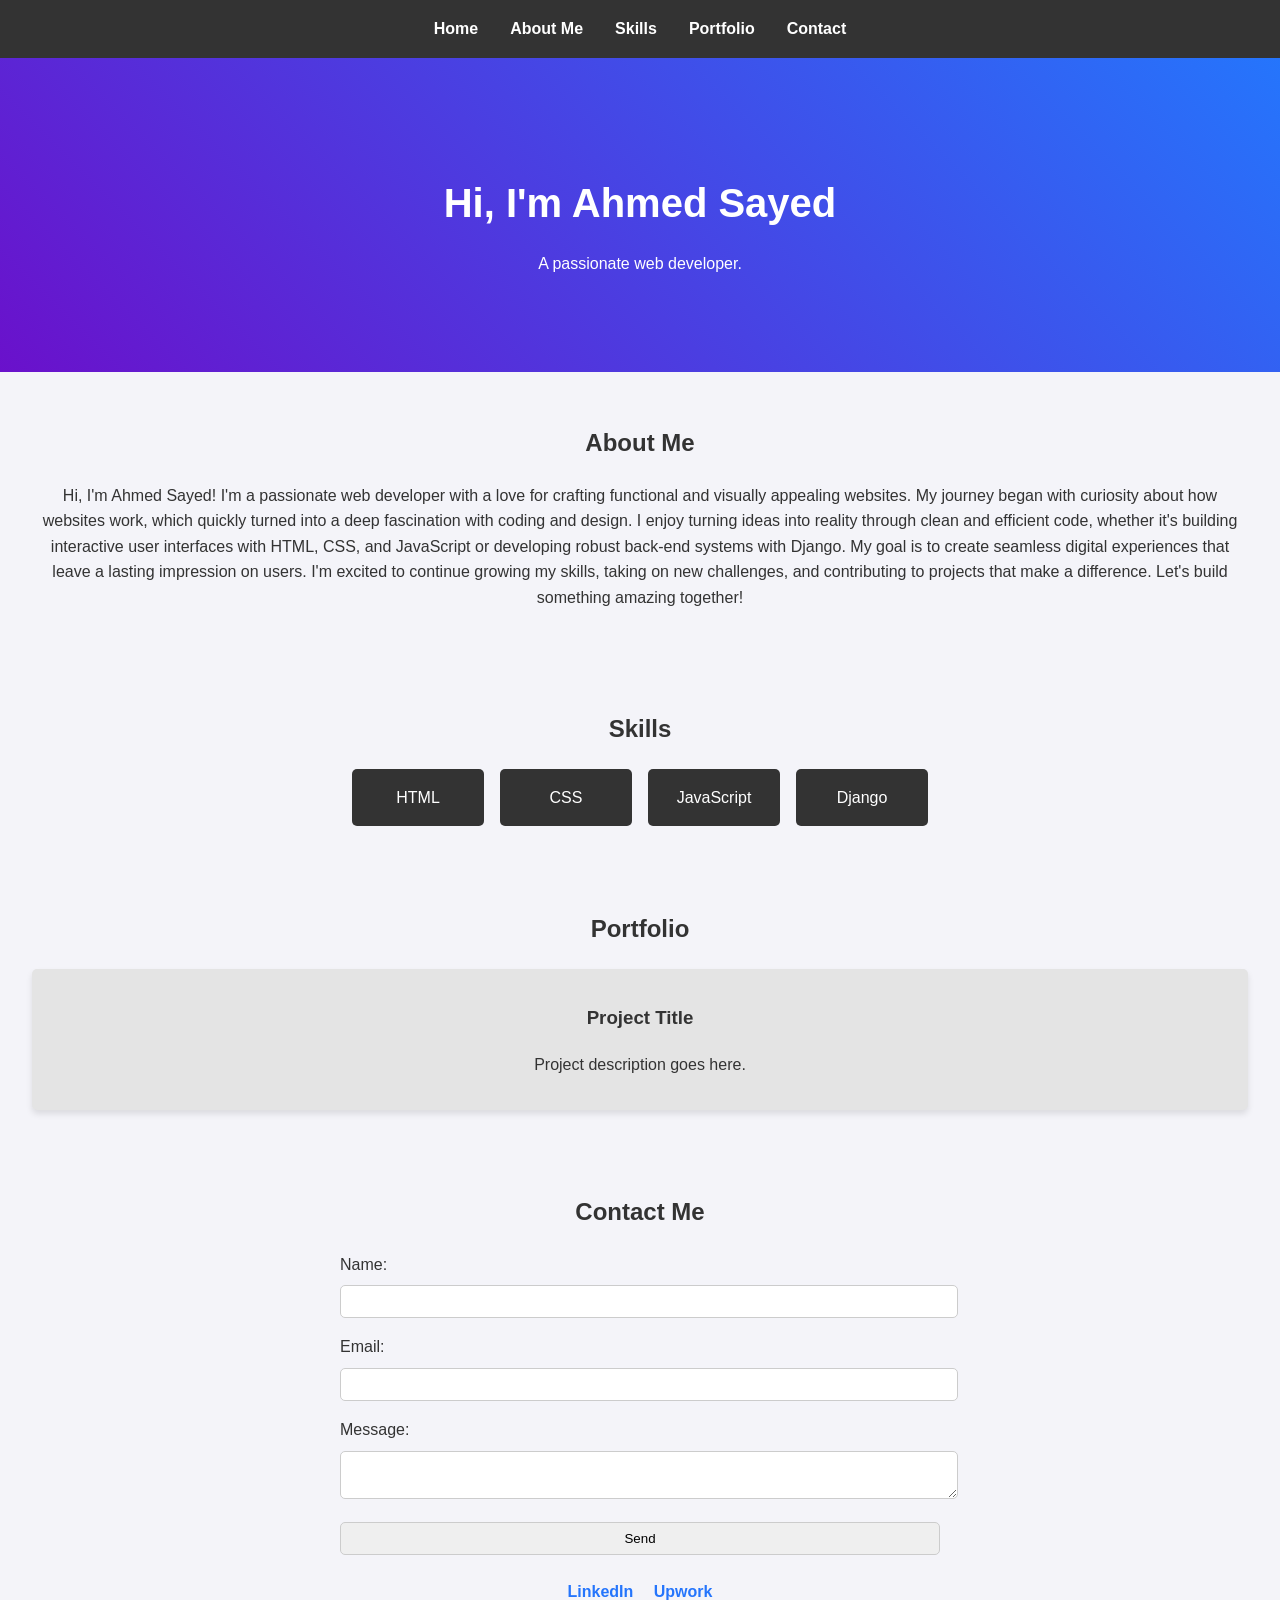
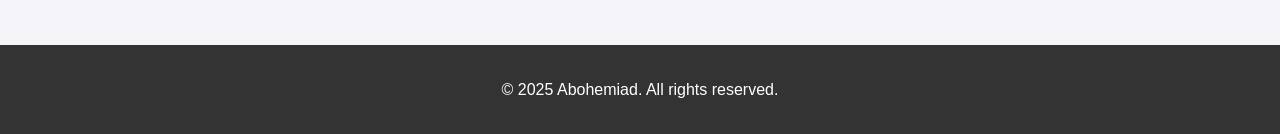
==== commit 00ae65d7: "my first porfoli version" ====
--- a/index.html
+++ b/index.html
@@ -1,182 +1,88 @@
 <!DOCTYPE html>
-<html lang="ar">
+<html lang="en">
 <head>
-  <meta charset="UTF-8">
-  <meta name="viewport" content="width=device-width, initial-scale=1.0">
-  <meta http-equiv="X-UA-Compatible" content="IE=edge">
-  <title>Step By Step - ذوي الاحتياجات الخاصة</title>
-  <link rel="stylesheet" href="https://stackpath.bootstrapcdn.com/bootstrap/4.5.2/css/bootstrap.min.css">
-  <link rel="stylesheet" href="style.css">
+    <meta charset="UTF-8">
+    <meta name="viewport" content="width=device-width, initial-scale=1.0">
+    <title>Portfolio - Ahmed Sayed - abohemid</title>
+    <link rel="stylesheet" href="styles.css">
 </head>
-<body dir="rtl">
-  <!-- Navbar -->
-  <nav class="navbar navbar-expand-lg navbar-light bg-light">
-    <a class="navbar-brand" href="#">
-      <img src="logo.png" alt="Step By Step" width="50" height="50">
-      Step By Step
-    </a>
-    <button class="navbar-toggler" type="button" data-toggle="collapse" data-target="#navbarNav" aria-controls="navbarNav" aria-expanded="false" aria-label="Toggle navigation">
-      <span class="navbar-toggler-icon"></span>
-    </button>
-    <div class="collapse navbar-collapse" id="navbarNav">
-      <ul class="navbar-nav ml-auto">
-        <li class="nav-item active">
-          <a class="nav-link" href="#">الرئيسية</a>
-        </li>
-        <li class="nav-item">
-          <a class="nav-link" href="#about">من نحن</a>
-        </li>
-        <li class="nav-item">
-          <a class="nav-link" href="#services">خدماتنا</a>
-        </li>
-        <li class="nav-item">
-          <a class="nav-link" href="#testimonials">آراء العملاء</a>
-        </li>
-        <li class="nav-item">
-          <a class="nav-link" href="#contact">تواصل معنا</a>
-        </li>
-      </ul>
-    </div>
-  </nav>
+<body>
+    <header>
+        <nav>
+            <ul class="nav-links">
+                <li><a href="#home">Home</a></li>
+                <li><a href="#about">About Me</a></li>
+                <li><a href="#skills">Skills</a></li>
+                <li><a href="#portfolio">Portfolio</a></li>
+                <li><a href="#contact">Contact</a></li>
+            </ul>
+            <!-- <button id="theme-toggle">Toggle Dark Mode</button> -->
+        </nav>
+    </header>
 
-  <!-- Hero Section -->
-  <section class="hero-section text-center py-5">
-    <div class="container">
-      <h1 class="display-4">دعم ورعاية للأطفال ذوي الاحتياجات الخاصة</h1>
-      <p class="lead">نحن هنا لمساعدة الأطفال وأسرهم على تحقيق إمكانياتهم الكاملة</p>
-      <a href="#services" class="btn btn-primary btn-lg">اكتشف خدماتنا</a>
-    </div>
-  </section>
+    <section id="home">
+        <div class="intro">
+            <h1>Hi, I'm Ahmed Sayed</h1>
+            <p>A passionate web developer.</p>
+        </div>
+    </section>
 
-  <!-- About Us Section -->
-  <section id="about" class="py-5 bg-light">
-    <div class="container">
-      <h2 class="text-center mb-4">قصتنا</h2>
-      <div class="row">
-        <div class="col-md-6">
-          <p>لقد عايشنا عائلات كثيرة تعاني مع أطفالها من ذوي الاحتياجات الخاصة وذلك لعدم وجود الدعم والمساعدة لتخفيف الحمل عليهم. لذلك أسسنا مركز Step By Step لتقديم الرعاية والدعم المطلوبين.</p>
-          <p>نهدف إلى تحقيق الرعاية الشاملة التي تراعي الحاجات الفردية للأطفال، بالإضافة إلى دعم أسرهم للتعامل مع التحديات اليومية.</p>
+    <section id="about">
+        <h2>About Me</h2>
+        <p>
+          Hi, I'm Ahmed Sayed!
+I'm a passionate web developer with a love for crafting functional and visually appealing websites. My journey began with curiosity about how websites work, which quickly turned into a deep fascination with coding and design.
+
+I enjoy turning ideas into reality through clean and efficient code, whether it's building interactive user interfaces with HTML, CSS, and JavaScript or developing robust back-end systems with Django. My goal is to create seamless digital experiences that leave a lasting impression on users.
+
+I'm excited to continue growing my skills, taking on new challenges, and contributing to projects that make a difference. Let's build something amazing together!
+        </p>
+    </section>
+
+    <section id="skills">
+        <h2>Skills</h2>
+        <div class="skills-container">
+            <div class="skill">HTML</div>
+            <div class="skill">CSS</div>
+            <div class="skill">JavaScript</div>
+            <div class="skill">Django</div>
         </div>
-        <div class="col-md-6">
-          <img src="about-image.jpg" alt="About Step By Step" class="img-fluid">
+    </section>
+
+    <section id="portfolio">
+        <h2>Portfolio</h2>
+        <div class="project-list">
+            <div class="project">
+                <h3>Project Title</h3>
+                <p>Project description goes here.</p>
+            </div>
         </div>
-      </div>
-    </div>
-  </section>
+    </section>
 
-  <!-- Services Section -->
-  <section id="services" class="py-5">
-    <div class="container">
-      <h2 class="text-center mb-4">خدماتنا</h2>
-      <div class="row text-center">
-        <div class="col-md-4">
-          <div class="service-box">
-            <img src="service1.jpg" alt="Service 1" class="img-fluid mb-3">
-            <h4>العلاج الطبيعي</h4>
-            <p>نقدم جلسات علاج طبيعي للأطفال لمساعدتهم على تحسين قدراتهم الحركية وتعزيز توازنهم الجسدي.</p>
-          </div>
+    <section id="contact">
+        <h2>Contact Me</h2>
+        <form id="contact-form">
+            <label for="name">Name:</label>
+            <input type="text" id="name" name="name" required>
+
+            <label for="email">Email:</label>
+            <input type="email" id="email" name="email" required>
+
+            <label for="message">Message:</label>
+            <textarea id="message" name="message" required></textarea>
+
+            <button type="submit">Send</button>
+        </form>
+        <div class="social-links">
+            <a href="#">LinkedIn</a>
+            <a href="#">Upwork</a>
         </div>
-        <div class="col-md-4">
-          <div class="service-box">
-            <img src="service2.jpg" alt="Service 2" class="img-fluid mb-3">
-            <h4>العلاج النفسي</h4>
-            <p>نساعد الأطفال وأسرهم على التعامل مع التحديات النفسية التي يواجهونها من خلال جلسات نفسية متخصصة.</p>
-          </div>
-        </div>
-        <div class="col-md-4">
-          <div class="service-box">
-            <img src="service3.jpg" alt="Service 3" class="img-fluid mb-3">
-            <h4>الدمج التعليمي</h4>
-            <p>نوفر برامج دمج للأطفال في المدارس لتمكينهم من التعلم والنمو مع زملائهم في بيئة تعليمية داعمة.</p>
-          </div>
-        </div>
-      </div>
+    </section>
 
-      <!-- New Services -->
-      <div class="row text-center mt-4">
-        <div class="col-md-4">
-          <div class="service-box">
-            <img src="service4.jpg" alt="Service 4" class="img-fluid mb-3">
-            <h4>التأهيل اللغوي والتواصل</h4>
-            <p>نقدم جلسات تأهيل لتحسين التواصل اللغوي واللفظي للأطفال الذين يعانون من صعوبات في النطق.</p>
-          </div>
-        </div>
-        <div class="col-md-4">
-          <div class="service-box">
-            <img src="service5.jpg" alt="Service 5" class="img-fluid mb-3">
-            <h4>دعم الأسر</h4>
-            <p>نقدم الدعم والإرشاد للأسر لمساعدتهم في التعامل مع التحديات اليومية والضغوط النفسية التي يواجهونها.</p>
-          </div>
-        </div>
-        <div class="col-md-4">
-          <div class="service-box">
-            <img src="service6.jpg" alt="Service 6" class="img-fluid mb-3">
-            <h4>التأهيل الحسي والحركي</h4>
-            <p>نقدم جلسات تأهيل حسي وحركي لتعزيز المهارات الحسية وتحسين القدرات الحركية للأطفال.</p>
-          </div>
-        </div>
-      </div>
-    </div>
-  </section>
+    <footer>
+        <p>&copy; 2025 Abohemiad. All rights reserved.</p>
+    </footer>
 
-  <!-- Testimonials Section -->
-  <section id="testimonials" class="py-5 bg-light">
-    <div class="container">
-      <h2 class="text-center mb-4">آراء العملاء</h2>
-      <div class="row text-center">
-        <div class="col-md-4">
-          <blockquote class="blockquote">
-            <p>"شكراً لمركز Step By Step، ابني أصبح يتواصل بشكل أفضل بعد جلسات العلاج اللغوي."</p>
-            <footer class="blockquote-footer">محمد علي</footer>
-          </blockquote>
-        </div>
-        <div class="col-md-4">
-          <blockquote class="blockquote">
-            <p>"الجلسات النفسية ساعدتنا كثيراً في التعامل مع تحديات الطفل اليومية."</p>
-            <footer class="blockquote-footer">منى أحمد</footer>
-          </blockquote>
-        </div>
-        <div class="col-md-4">
-          <blockquote class="blockquote">
-            <p>"المركز قدم لنا الدعم والتوجيه اللازمين لدمج ابننا في المدرسة بنجاح."</p>
-            <footer class="blockquote-footer">أحمد حسن</footer>
-          </blockquote>
-        </div>
-      </div>
-    </div>
-  </section>
-
-  <!-- Contact Section -->
-  <section id="contact" class="py-5">
-    <div class="container">
-      <h2 class="text-center mb-4">تواصل معنا</h2>
-      <form>
-        <div class="form-row">
-          <div class="form-group col-md-6">
-            <label for="name">الاسم</label>
-            <input type="text" class="form-control" id="name" placeholder="أدخل اسمك">
-          </div>
-          <div class="form-group col-md-6">
-            <label for="email">البريد الإلكتروني</label>
-            <input type="email" class="form-control" id="email" placeholder="أدخل بريدك الإلكتروني">
-          </div>
-        </div>
-        <div class="form-group">
-          <label for="message">رسالتك</label>
-          <textarea class="form-control" id="message" rows="5" placeholder="أدخل رسالتك"></textarea>
-        </div>
-        <button type="submit" class="btn btn-primary btn-lg btn-block">إرسال</button>
-      </form>
-    </div>
-  </section>
-
-  <!-- Footer -->
-  <footer class="py-4 bg-dark text-white text-center">
-    <p>&copy; 2024 Step By Step. جميع الحقوق محفوظة.</p>
-  </footer>
-
-  <script src="https://code.jquery.com/jquery-3.5.1.slim.min.js"></script>
-  <script src="https://cdn.jsdelivr.net/npm/@popperjs/core@2.9.3/dist/umd/popper.min.js"></script>
-  <script src="https://stackpath.bootstrapcdn.com/bootstrap/4.5.2/js/bootstrap.min.js"></script>
+    <script src="script.js"></script>
 </body>
 </html>
--- a/styles.css
+++ b/styles.css
@@ -0,0 +1,151 @@
+/* General Styles */
+body {
+  font-family: Arial, sans-serif;
+  margin: 0;
+  padding: 0;
+  background-color: #f4f4f9;
+  color: #333;
+  line-height: 1.6;
+}
+
+header {
+  background: #333;
+  color: #fff;
+  padding: 1rem 0;
+  position: sticky;
+  top: 0;
+  z-index: 1000;
+}
+
+.nav-links {
+  display: flex;
+  justify-content: center;
+  list-style: none;
+  padding: 0;
+  margin: 0;
+}
+
+.nav-links li {
+  margin: 0 1rem;
+}
+
+.nav-links a {
+  text-decoration: none;
+  color: #fff;
+  font-weight: bold;
+}
+
+#theme-toggle {
+  margin-left: 1rem;
+  padding: 0.5rem 1rem;
+  cursor: pointer;
+  background: #444;
+  color: #fff;
+  border: none;
+  border-radius: 5px;
+}
+
+/* Section Styles */
+section {
+  padding: 2rem;
+  text-align: center;
+}
+
+#home {
+  background: linear-gradient(45deg, #6a11cb, #2575fc);
+  color: #fff;
+  padding: 5rem 2rem;
+}
+
+.intro h1 {
+  font-size: 2.5rem;
+  margin-bottom: 1rem;
+}
+
+.skills-container {
+  display: flex;
+  justify-content: center;
+  gap: 1rem;
+  flex-wrap: wrap;
+}
+
+.skill {
+  background: #333;
+  color: #fff;
+  padding: 1rem;
+  border-radius: 5px;
+  min-width: 100px;
+  text-align: center;
+}
+
+.project-list {
+  display: grid;
+  grid-template-columns: repeat(auto-fit, minmax(300px, 1fr));
+  gap: 1rem;
+}
+
+.project {
+  background: #e4e4e4;
+  padding: 1rem;
+  border-radius: 5px;
+  box-shadow: 0 4px 6px rgba(0, 0, 0, 0.1);
+}
+
+form {
+  max-width: 600px;
+  margin: 0 auto;
+  text-align: left;
+}
+
+form label {
+  display: block;
+  margin-bottom: 0.5rem;
+}
+
+form input, form textarea, form button {
+  width: 100%;
+  padding: 0.5rem;
+  margin-bottom: 1rem;
+  border: 1px solid #ccc;
+  border-radius: 5px;
+}
+
+.social-links a {
+  display: inline-block;
+  margin: 0.5rem;
+  text-decoration: none;
+  color: #2575fc;
+  font-weight: bold;
+}
+
+footer {
+  background: #333;
+  color: #fff;
+  text-align: center;
+  padding: 1rem 0;
+  position: relative;
+  bottom: 0;
+  width: 100%;
+}
+body.dark-mode {
+  background-color: #121212;
+  color: #ffffff;
+}
+
+body.dark-mode header {
+  background-color: #1e1e1e;
+}
+
+body.dark-mode .skill {
+  background-color: #444;
+}
+
+body.dark-mode .project {
+  background-color: #333;
+  color: #fff;
+}
+
+body.dark-mode footer {
+  background-color: #1e1e1e;
+}
+
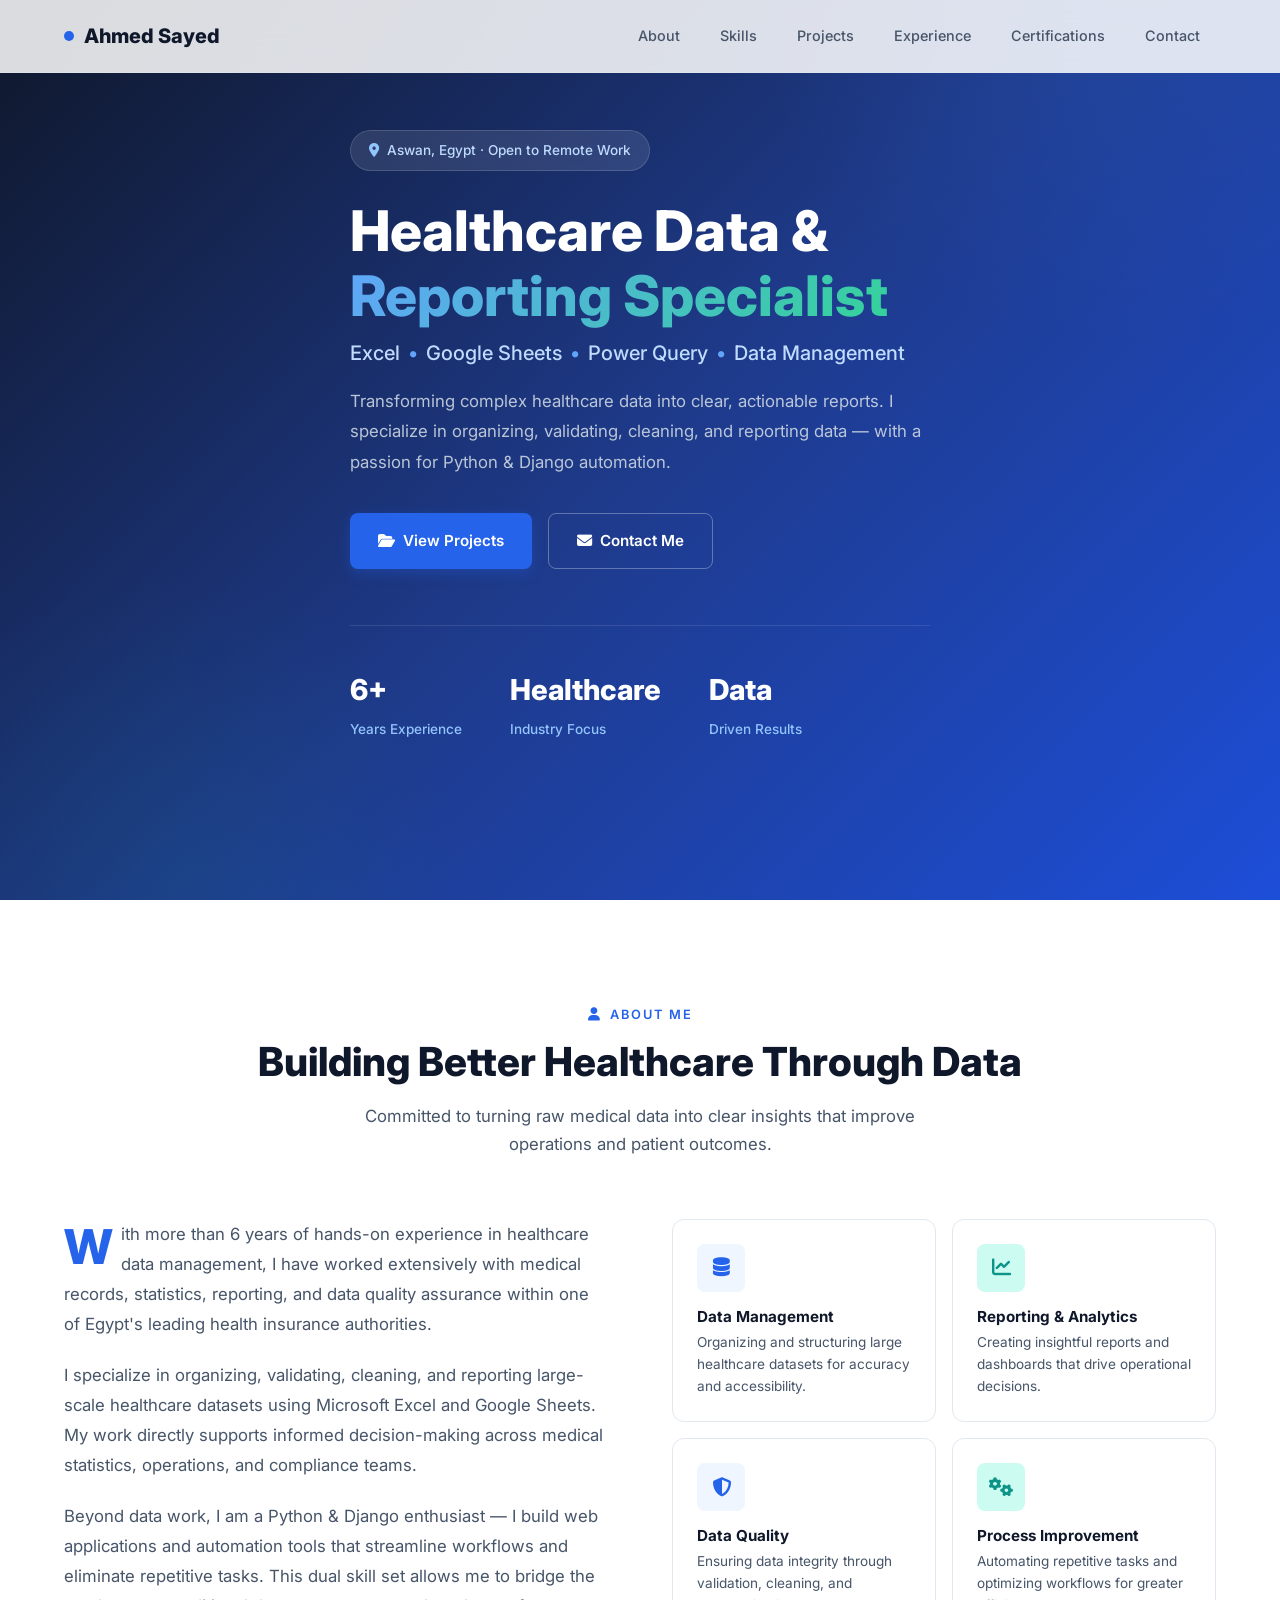
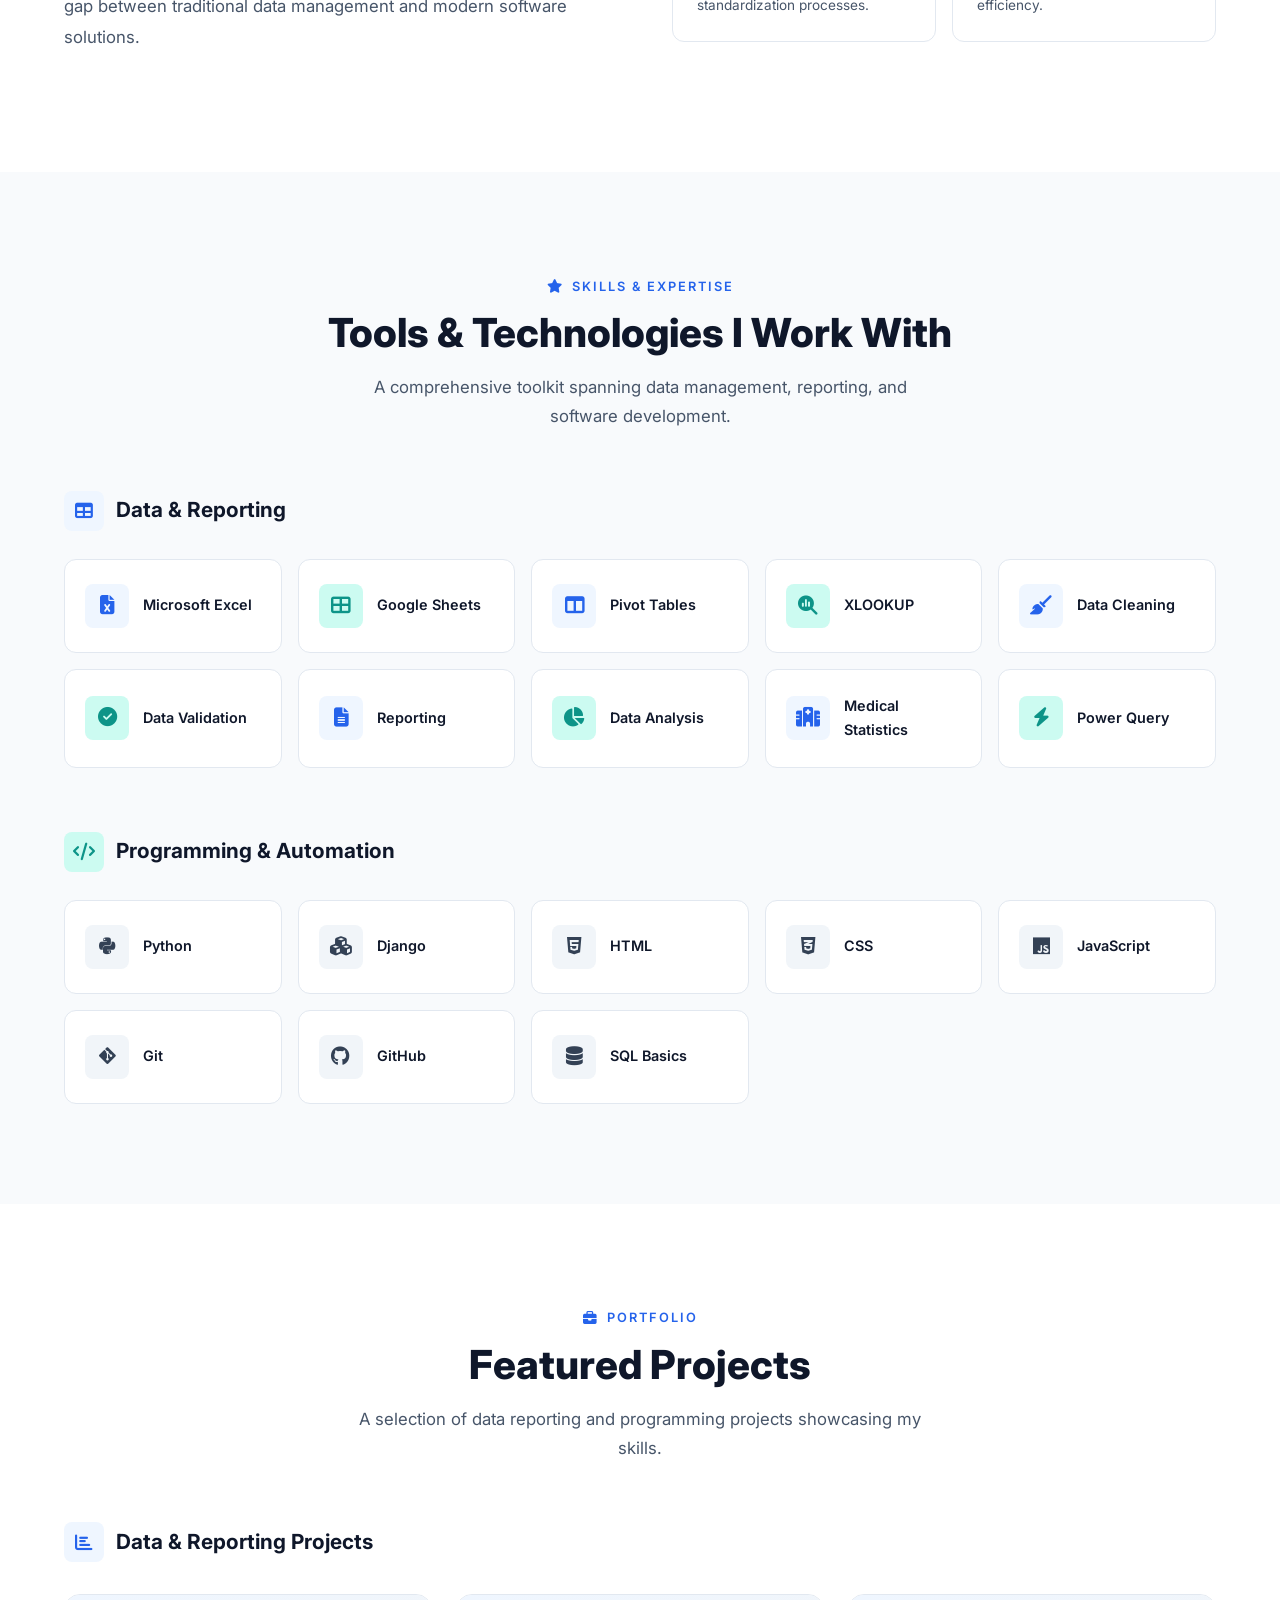
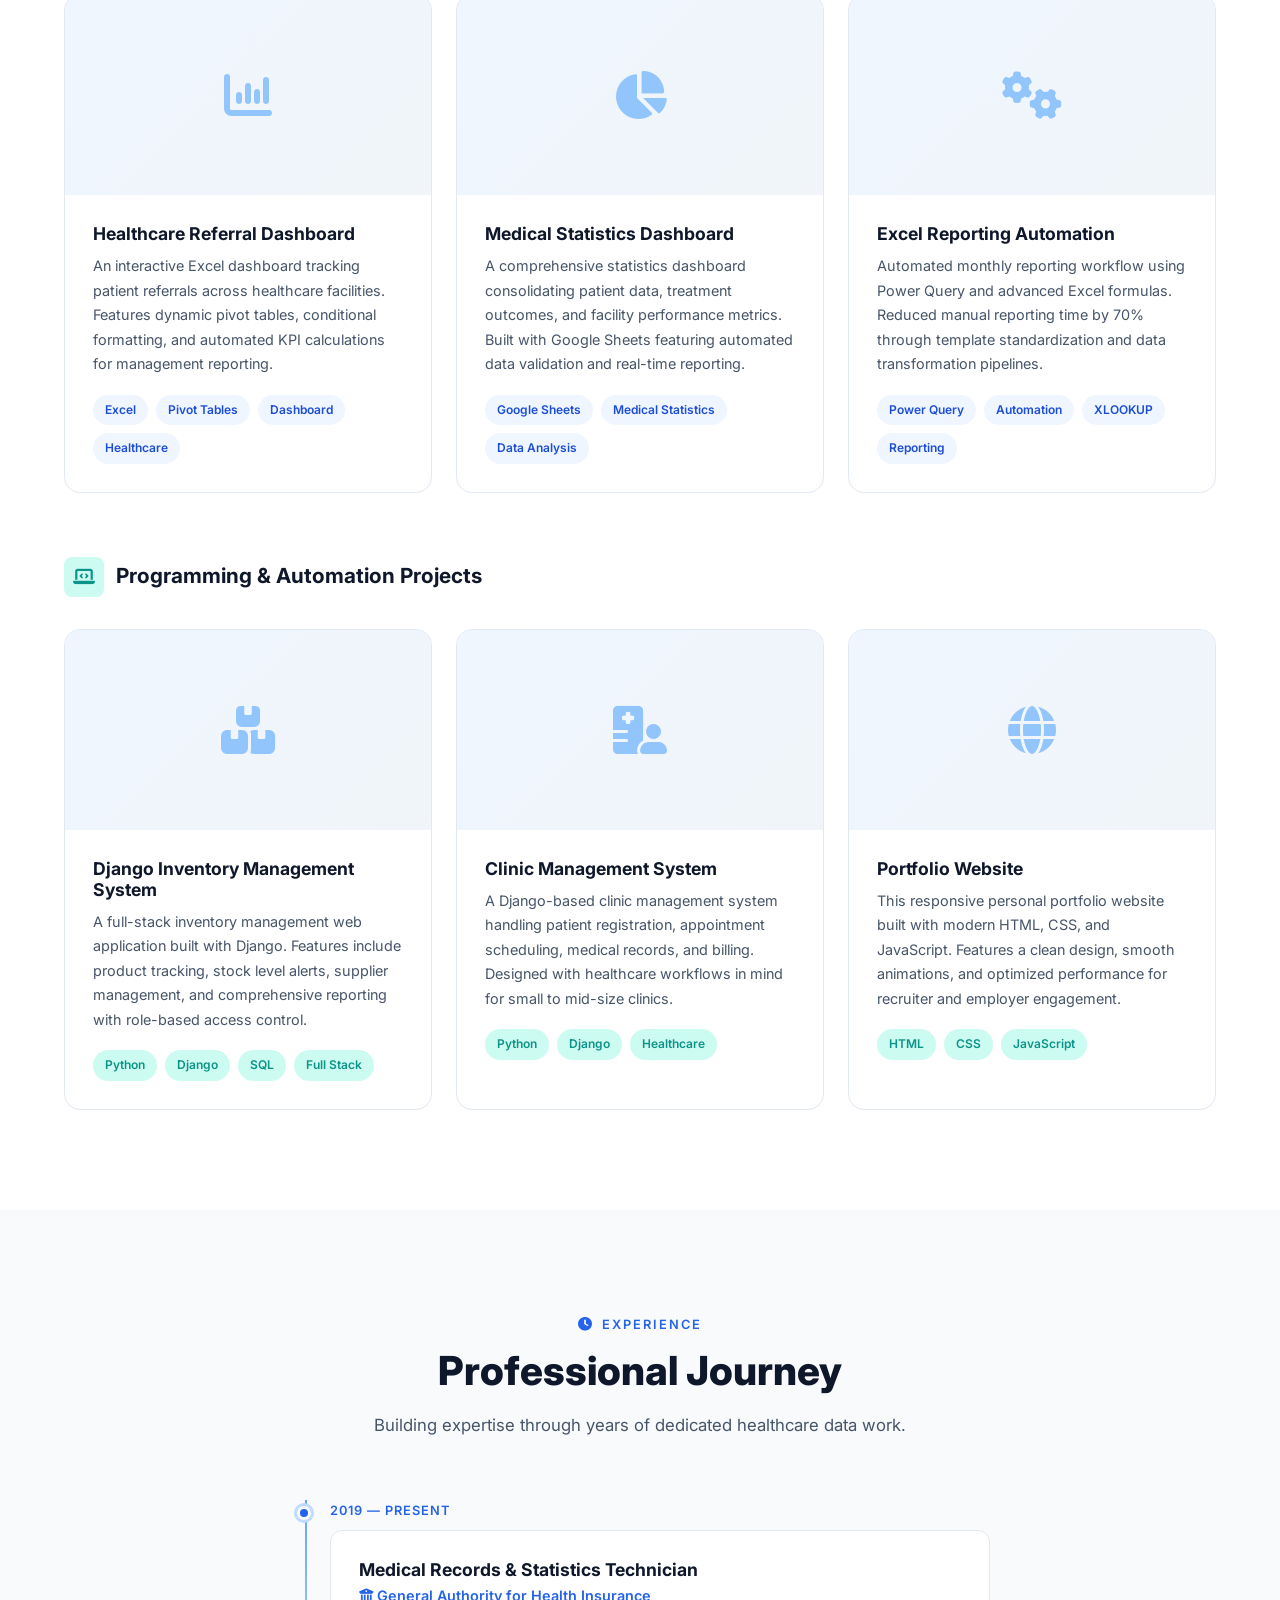
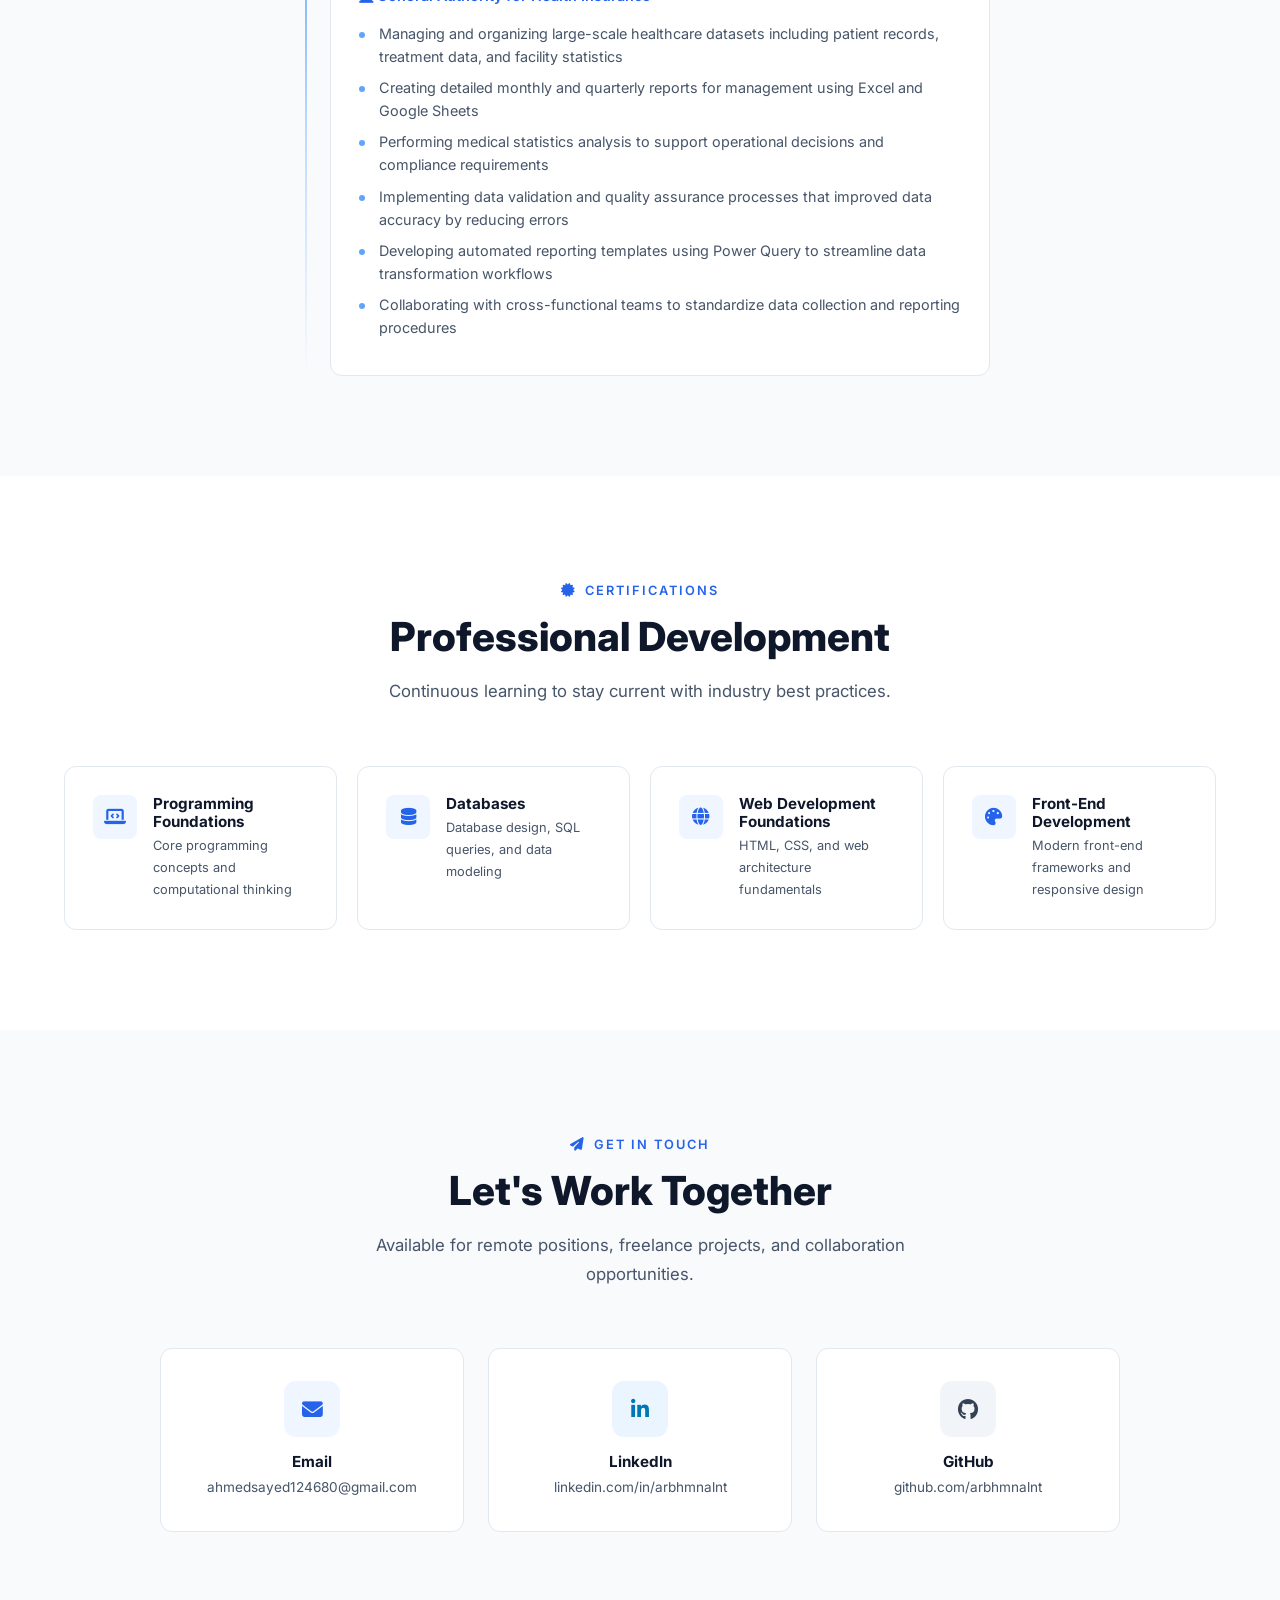
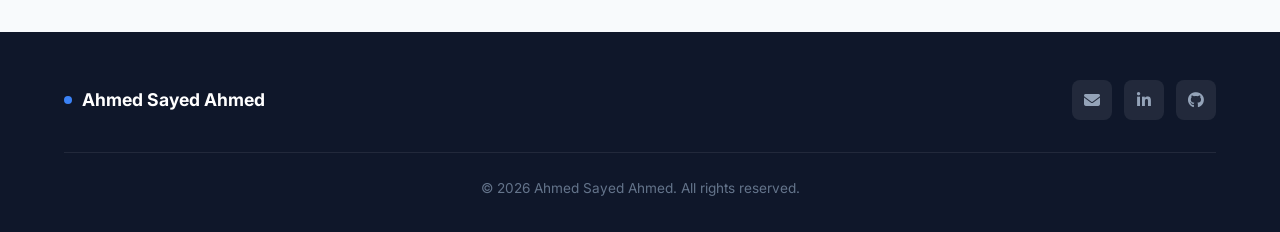
==== commit ed970e6e: "enhancement" ====
--- a/index.html
+++ b/index.html
@@ -1,88 +1,507 @@
 <!DOCTYPE html>
 <html lang="en">
 <head>
-    <meta charset="UTF-8">
-    <meta name="viewport" content="width=device-width, initial-scale=1.0">
-    <title>Portfolio - Ahmed Sayed - abohemid</title>
-    <link rel="stylesheet" href="styles.css">
+  <meta charset="UTF-8">
+  <meta name="viewport" content="width=device-width, initial-scale=1.0">
+  <title>Ahmed Sayed Ahmed — Healthcare Data & Reporting Specialist</title>
+  <meta name="description" content="Healthcare Data & Reporting Specialist with 6+ years of experience in medical records, statistics, reporting, and data management. Excel, Google Sheets, Power Query, Python & Django.">
+  <meta name="keywords" content="healthcare data, reporting specialist, medical statistics, Excel, Google Sheets, data management, Python, Django">
+  <meta name="author" content="Ahmed Sayed Ahmed">
+
+  <!-- Open Graph -->
+  <meta property="og:title" content="Ahmed Sayed Ahmed — Healthcare Data & Reporting Specialist">
+  <meta property="og:description" content="6+ years of experience in healthcare data, medical records, statistics, reporting, and data management.">
+  <meta property="og:type" content="website">
+
+  <!-- Fonts -->
+  <link rel="preconnect" href="https://fonts.googleapis.com">
+  <link rel="preconnect" href="https://fonts.gstatic.com" crossorigin>
+  <link href="https://fonts.googleapis.com/css2?family=Inter:wght@400;500;600;700;800&display=swap" rel="stylesheet">
+
+  <!-- Icons -->
+  <link rel="stylesheet" href="https://cdnjs.cloudflare.com/ajax/libs/font-awesome/6.5.1/css/all.min.css">
+
+  <!-- Styles -->
+  <link rel="stylesheet" href="styles.css">
 </head>
 <body>
-    <header>
-        <nav>
-            <ul class="nav-links">
-                <li><a href="#home">Home</a></li>
-                <li><a href="#about">About Me</a></li>
-                <li><a href="#skills">Skills</a></li>
-                <li><a href="#portfolio">Portfolio</a></li>
-                <li><a href="#contact">Contact</a></li>
+
+  <!-- ========== NAVIGATION ========== -->
+  <nav class="navbar" id="navbar">
+    <div class="container">
+      <a href="#hero" class="nav-brand">
+        <span class="brand-dot"></span>
+        Ahmed Sayed
+      </a>
+
+      <ul class="nav-links" id="nav-links">
+        <li><a href="#about">About</a></li>
+        <li><a href="#skills">Skills</a></li>
+        <li><a href="#projects">Projects</a></li>
+        <li><a href="#experience">Experience</a></li>
+        <li><a href="#certifications">Certifications</a></li>
+        <li><a href="#contact">Contact</a></li>
+      </ul>
+
+      <button class="nav-toggle" id="nav-toggle" aria-label="Toggle navigation">
+        <span></span>
+        <span></span>
+        <span></span>
+      </button>
+    </div>
+    <div class="nav-overlay" id="nav-overlay"></div>
+  </nav>
+
+  <!-- ========== HERO ========== -->
+  <section class="hero" id="hero">
+    <div class="container">
+      <div class="hero-content">
+        <div class="hero-badge">
+          <i class="fa-solid fa-location-dot"></i>
+          Aswan, Egypt · Open to Remote Work
+        </div>
+
+        <h1 class="hero-title">
+          Healthcare Data &<br>
+          <span class="highlight">Reporting Specialist</span>
+        </h1>
+
+        <p class="hero-subtitle">
+          Excel <span class="separator">•</span>
+          Google Sheets <span class="separator">•</span>
+          Power Query <span class="separator">•</span>
+          Data Management
+        </p>
+
+        <p class="hero-description">
+          Transforming complex healthcare data into clear, actionable reports. 
+          I specialize in organizing, validating, cleaning, and reporting data 
+          — with a passion for Python &amp; Django automation.
+        </p>
+
+        <div class="hero-cta">
+          <a href="#projects" class="btn btn-primary" id="cta-view-projects">
+            <i class="fa-solid fa-folder-open"></i>
+            View Projects
+          </a>
+          <a href="#contact" class="btn btn-outline" id="cta-contact-me">
+            <i class="fa-solid fa-envelope"></i>
+            Contact Me
+          </a>
+        </div>
+
+        <div class="hero-stats">
+          <div class="stat-item">
+            <span class="stat-number">6+</span>
+            <span class="stat-label">Years Experience</span>
+          </div>
+          <div class="stat-item">
+            <span class="stat-number">Healthcare</span>
+            <span class="stat-label">Industry Focus</span>
+          </div>
+          <div class="stat-item">
+            <span class="stat-number">Data</span>
+            <span class="stat-label">Driven Results</span>
+          </div>
+        </div>
+      </div>
+    </div>
+  </section>
+
+  <!-- ========== ABOUT ========== -->
+  <section id="about" class="section-alt">
+    <div class="container">
+      <div class="section-header reveal">
+        <div class="section-label"><i class="fa-solid fa-user"></i> About Me</div>
+        <h2 class="section-title">Building Better Healthcare Through Data</h2>
+        <p class="section-subtitle">Committed to turning raw medical data into clear insights that improve operations and patient outcomes.</p>
+      </div>
+
+      <div class="about-grid">
+        <div class="about-text reveal">
+          <p>With more than 6 years of hands-on experience in healthcare data management, I have worked extensively with medical records, statistics, reporting, and data quality assurance within one of Egypt's leading health insurance authorities.</p>
+          <p>I specialize in organizing, validating, cleaning, and reporting large-scale healthcare datasets using Microsoft Excel and Google Sheets. My work directly supports informed decision-making across medical statistics, operations, and compliance teams.</p>
+          <p>Beyond data work, I am a Python &amp; Django enthusiast — I build web applications and automation tools that streamline workflows and eliminate repetitive tasks. This dual skill set allows me to bridge the gap between traditional data management and modern software solutions.</p>
+        </div>
+
+        <div class="about-highlights reveal-stagger">
+          <div class="highlight-card">
+            <div class="card-icon blue"><i class="fa-solid fa-database"></i></div>
+            <h4>Data Management</h4>
+            <p>Organizing and structuring large healthcare datasets for accuracy and accessibility.</p>
+          </div>
+          <div class="highlight-card">
+            <div class="card-icon teal"><i class="fa-solid fa-chart-line"></i></div>
+            <h4>Reporting & Analytics</h4>
+            <p>Creating insightful reports and dashboards that drive operational decisions.</p>
+          </div>
+          <div class="highlight-card">
+            <div class="card-icon blue"><i class="fa-solid fa-shield-halved"></i></div>
+            <h4>Data Quality</h4>
+            <p>Ensuring data integrity through validation, cleaning, and standardization processes.</p>
+          </div>
+          <div class="highlight-card">
+            <div class="card-icon teal"><i class="fa-solid fa-gears"></i></div>
+            <h4>Process Improvement</h4>
+            <p>Automating repetitive tasks and optimizing workflows for greater efficiency.</p>
+          </div>
+        </div>
+      </div>
+    </div>
+  </section>
+
+  <!-- ========== SKILLS ========== -->
+  <section id="skills">
+    <div class="container">
+      <div class="section-header reveal">
+        <div class="section-label"><i class="fa-solid fa-star"></i> Skills & Expertise</div>
+        <h2 class="section-title">Tools & Technologies I Work With</h2>
+        <p class="section-subtitle">A comprehensive toolkit spanning data management, reporting, and software development.</p>
+      </div>
+
+      <!-- Data & Reporting Skills -->
+      <div class="skills-category reveal">
+        <div class="skills-category-header">
+          <div class="cat-icon blue"><i class="fa-solid fa-table"></i></div>
+          <h3>Data & Reporting</h3>
+        </div>
+        <div class="skills-grid reveal-stagger">
+          <div class="skill-card">
+            <div class="skill-icon blue"><i class="fa-solid fa-file-excel"></i></div>
+            <span class="skill-name">Microsoft Excel</span>
+          </div>
+          <div class="skill-card">
+            <div class="skill-icon teal"><i class="fa-solid fa-table-cells-large"></i></div>
+            <span class="skill-name">Google Sheets</span>
+          </div>
+          <div class="skill-card">
+            <div class="skill-icon blue"><i class="fa-solid fa-table-columns"></i></div>
+            <span class="skill-name">Pivot Tables</span>
+          </div>
+          <div class="skill-card">
+            <div class="skill-icon teal"><i class="fa-solid fa-magnifying-glass-chart"></i></div>
+            <span class="skill-name">XLOOKUP</span>
+          </div>
+          <div class="skill-card">
+            <div class="skill-icon blue"><i class="fa-solid fa-broom"></i></div>
+            <span class="skill-name">Data Cleaning</span>
+          </div>
+          <div class="skill-card">
+            <div class="skill-icon teal"><i class="fa-solid fa-circle-check"></i></div>
+            <span class="skill-name">Data Validation</span>
+          </div>
+          <div class="skill-card">
+            <div class="skill-icon blue"><i class="fa-solid fa-file-lines"></i></div>
+            <span class="skill-name">Reporting</span>
+          </div>
+          <div class="skill-card">
+            <div class="skill-icon teal"><i class="fa-solid fa-chart-pie"></i></div>
+            <span class="skill-name">Data Analysis</span>
+          </div>
+          <div class="skill-card">
+            <div class="skill-icon blue"><i class="fa-solid fa-hospital"></i></div>
+            <span class="skill-name">Medical Statistics</span>
+          </div>
+          <div class="skill-card">
+            <div class="skill-icon teal"><i class="fa-solid fa-bolt"></i></div>
+            <span class="skill-name">Power Query</span>
+          </div>
+        </div>
+      </div>
+
+      <!-- Programming & Automation Skills -->
+      <div class="skills-category reveal">
+        <div class="skills-category-header">
+          <div class="cat-icon teal"><i class="fa-solid fa-code"></i></div>
+          <h3>Programming & Automation</h3>
+        </div>
+        <div class="skills-grid reveal-stagger">
+          <div class="skill-card">
+            <div class="skill-icon dark"><i class="fa-brands fa-python"></i></div>
+            <span class="skill-name">Python</span>
+          </div>
+          <div class="skill-card">
+            <div class="skill-icon dark"><i class="fa-solid fa-cubes"></i></div>
+            <span class="skill-name">Django</span>
+          </div>
+          <div class="skill-card">
+            <div class="skill-icon dark"><i class="fa-brands fa-html5"></i></div>
+            <span class="skill-name">HTML</span>
+          </div>
+          <div class="skill-card">
+            <div class="skill-icon dark"><i class="fa-brands fa-css3-alt"></i></div>
+            <span class="skill-name">CSS</span>
+          </div>
+          <div class="skill-card">
+            <div class="skill-icon dark"><i class="fa-brands fa-js"></i></div>
+            <span class="skill-name">JavaScript</span>
+          </div>
+          <div class="skill-card">
+            <div class="skill-icon dark"><i class="fa-brands fa-git-alt"></i></div>
+            <span class="skill-name">Git</span>
+          </div>
+          <div class="skill-card">
+            <div class="skill-icon dark"><i class="fa-brands fa-github"></i></div>
+            <span class="skill-name">GitHub</span>
+          </div>
+          <div class="skill-card">
+            <div class="skill-icon dark"><i class="fa-solid fa-database"></i></div>
+            <span class="skill-name">SQL Basics</span>
+          </div>
+        </div>
+      </div>
+    </div>
+  </section>
+
+  <!-- ========== PROJECTS ========== -->
+  <section id="projects" class="section-alt">
+    <div class="container">
+      <div class="section-header reveal">
+        <div class="section-label"><i class="fa-solid fa-briefcase"></i> Portfolio</div>
+        <h2 class="section-title">Featured Projects</h2>
+        <p class="section-subtitle">A selection of data reporting and programming projects showcasing my skills.</p>
+      </div>
+
+      <!-- Data Projects -->
+      <div class="projects-category reveal">
+        <div class="projects-category-header">
+          <div class="cat-icon blue"><i class="fa-solid fa-chart-bar"></i></div>
+          <h3>Data & Reporting Projects</h3>
+        </div>
+        <div class="projects-grid reveal-stagger">
+          <div class="project-card" id="project-referral-dashboard">
+            <div class="project-thumbnail">
+              <i class="fa-solid fa-chart-column placeholder-icon"></i>
+            </div>
+            <div class="project-body">
+              <h4>Healthcare Referral Dashboard</h4>
+              <p>An interactive Excel dashboard tracking patient referrals across healthcare facilities. Features dynamic pivot tables, conditional formatting, and automated KPI calculations for management reporting.</p>
+              <div class="project-tags">
+                <span class="project-tag">Excel</span>
+                <span class="project-tag">Pivot Tables</span>
+                <span class="project-tag">Dashboard</span>
+                <span class="project-tag">Healthcare</span>
+              </div>
+            </div>
+          </div>
+
+          <div class="project-card" id="project-stats-dashboard">
+            <div class="project-thumbnail">
+              <i class="fa-solid fa-chart-pie placeholder-icon"></i>
+            </div>
+            <div class="project-body">
+              <h4>Medical Statistics Dashboard</h4>
+              <p>A comprehensive statistics dashboard consolidating patient data, treatment outcomes, and facility performance metrics. Built with Google Sheets featuring automated data validation and real-time reporting.</p>
+              <div class="project-tags">
+                <span class="project-tag">Google Sheets</span>
+                <span class="project-tag">Medical Statistics</span>
+                <span class="project-tag">Data Analysis</span>
+              </div>
+            </div>
+          </div>
+
+          <div class="project-card" id="project-excel-automation">
+            <div class="project-thumbnail">
+              <i class="fa-solid fa-gears placeholder-icon"></i>
+            </div>
+            <div class="project-body">
+              <h4>Excel Reporting Automation</h4>
+              <p>Automated monthly reporting workflow using Power Query and advanced Excel formulas. Reduced manual reporting time by 70% through template standardization and data transformation pipelines.</p>
+              <div class="project-tags">
+                <span class="project-tag">Power Query</span>
+                <span class="project-tag">Automation</span>
+                <span class="project-tag">XLOOKUP</span>
+                <span class="project-tag">Reporting</span>
+              </div>
+            </div>
+          </div>
+        </div>
+      </div>
+
+      <!-- Programming Projects -->
+      <div class="projects-category reveal">
+        <div class="projects-category-header">
+          <div class="cat-icon teal"><i class="fa-solid fa-laptop-code"></i></div>
+          <h3>Programming & Automation Projects</h3>
+        </div>
+        <div class="projects-grid reveal-stagger">
+          <div class="project-card" id="project-inventory">
+            <div class="project-thumbnail">
+              <i class="fa-solid fa-boxes-stacked placeholder-icon"></i>
+            </div>
+            <div class="project-body">
+              <h4>Django Inventory Management System</h4>
+              <p>A full-stack inventory management web application built with Django. Features include product tracking, stock level alerts, supplier management, and comprehensive reporting with role-based access control.</p>
+              <div class="project-tags">
+                <span class="project-tag teal">Python</span>
+                <span class="project-tag teal">Django</span>
+                <span class="project-tag teal">SQL</span>
+                <span class="project-tag teal">Full Stack</span>
+              </div>
+            </div>
+          </div>
+
+          <div class="project-card" id="project-clinic">
+            <div class="project-thumbnail">
+              <i class="fa-solid fa-hospital-user placeholder-icon"></i>
+            </div>
+            <div class="project-body">
+              <h4>Clinic Management System</h4>
+              <p>A Django-based clinic management system handling patient registration, appointment scheduling, medical records, and billing. Designed with healthcare workflows in mind for small to mid-size clinics.</p>
+              <div class="project-tags">
+                <span class="project-tag teal">Python</span>
+                <span class="project-tag teal">Django</span>
+                <span class="project-tag teal">Healthcare</span>
+              </div>
+            </div>
+          </div>
+
+          <div class="project-card" id="project-portfolio">
+            <div class="project-thumbnail">
+              <i class="fa-solid fa-globe placeholder-icon"></i>
+            </div>
+            <div class="project-body">
+              <h4>Portfolio Website</h4>
+              <p>This responsive personal portfolio website built with modern HTML, CSS, and JavaScript. Features a clean design, smooth animations, and optimized performance for recruiter and employer engagement.</p>
+              <div class="project-tags">
+                <span class="project-tag teal">HTML</span>
+                <span class="project-tag teal">CSS</span>
+                <span class="project-tag teal">JavaScript</span>
+              </div>
+            </div>
+          </div>
+        </div>
+      </div>
+    </div>
+  </section>
+
+  <!-- ========== EXPERIENCE ========== -->
+  <section id="experience">
+    <div class="container">
+      <div class="section-header reveal">
+        <div class="section-label"><i class="fa-solid fa-clock"></i> Experience</div>
+        <h2 class="section-title">Professional Journey</h2>
+        <p class="section-subtitle">Building expertise through years of dedicated healthcare data work.</p>
+      </div>
+
+      <div class="timeline reveal">
+        <div class="timeline-item">
+          <div class="timeline-dot"></div>
+          <div class="timeline-date">2019 — Present</div>
+          <div class="timeline-card">
+            <h4>Medical Records & Statistics Technician</h4>
+            <p class="company"><i class="fa-solid fa-building-columns"></i> General Authority for Health Insurance</p>
+            <ul>
+              <li>Managing and organizing large-scale healthcare datasets including patient records, treatment data, and facility statistics</li>
+              <li>Creating detailed monthly and quarterly reports for management using Excel and Google Sheets</li>
+              <li>Performing medical statistics analysis to support operational decisions and compliance requirements</li>
+              <li>Implementing data validation and quality assurance processes that improved data accuracy by reducing errors</li>
+              <li>Developing automated reporting templates using Power Query to streamline data transformation workflows</li>
+              <li>Collaborating with cross-functional teams to standardize data collection and reporting procedures</li>
             </ul>
-            <!-- <button id="theme-toggle">Toggle Dark Mode</button> -->
-        </nav>
-    </header>
-
-    <section id="home">
-        <div class="intro">
-            <h1>Hi, I'm Ahmed Sayed</h1>
-            <p>A passionate web developer.</p>
-        </div>
-    </section>
-
-    <section id="about">
-        <h2>About Me</h2>
-        <p>
-          Hi, I'm Ahmed Sayed!
-I'm a passionate web developer with a love for crafting functional and visually appealing websites. My journey began with curiosity about how websites work, which quickly turned into a deep fascination with coding and design.
-
-I enjoy turning ideas into reality through clean and efficient code, whether it's building interactive user interfaces with HTML, CSS, and JavaScript or developing robust back-end systems with Django. My goal is to create seamless digital experiences that leave a lasting impression on users.
-
-I'm excited to continue growing my skills, taking on new challenges, and contributing to projects that make a difference. Let's build something amazing together!
-        </p>
-    </section>
-
-    <section id="skills">
-        <h2>Skills</h2>
-        <div class="skills-container">
-            <div class="skill">HTML</div>
-            <div class="skill">CSS</div>
-            <div class="skill">JavaScript</div>
-            <div class="skill">Django</div>
-        </div>
-    </section>
-
-    <section id="portfolio">
-        <h2>Portfolio</h2>
-        <div class="project-list">
-            <div class="project">
-                <h3>Project Title</h3>
-                <p>Project description goes here.</p>
-            </div>
-        </div>
-    </section>
-
-    <section id="contact">
-        <h2>Contact Me</h2>
-        <form id="contact-form">
-            <label for="name">Name:</label>
-            <input type="text" id="name" name="name" required>
-
-            <label for="email">Email:</label>
-            <input type="email" id="email" name="email" required>
-
-            <label for="message">Message:</label>
-            <textarea id="message" name="message" required></textarea>
-
-            <button type="submit">Send</button>
-        </form>
-        <div class="social-links">
-            <a href="#">LinkedIn</a>
-            <a href="#">Upwork</a>
-        </div>
-    </section>
-
-    <footer>
-        <p>&copy; 2025 Abohemiad. All rights reserved.</p>
-    </footer>
-
-    <script src="script.js"></script>
+          </div>
+        </div>
+      </div>
+    </div>
+  </section>
+
+  <!-- ========== CERTIFICATIONS ========== -->
+  <section id="certifications" class="section-alt">
+    <div class="container">
+      <div class="section-header reveal">
+        <div class="section-label"><i class="fa-solid fa-certificate"></i> Certifications</div>
+        <h2 class="section-title">Professional Development</h2>
+        <p class="section-subtitle">Continuous learning to stay current with industry best practices.</p>
+      </div>
+
+      <div class="certs-grid reveal-stagger">
+        <div class="cert-card">
+          <div class="cert-icon"><i class="fa-solid fa-laptop-code"></i></div>
+          <div>
+            <h4>Programming Foundations</h4>
+            <p>Core programming concepts and computational thinking</p>
+          </div>
+        </div>
+        <div class="cert-card">
+          <div class="cert-icon"><i class="fa-solid fa-database"></i></div>
+          <div>
+            <h4>Databases</h4>
+            <p>Database design, SQL queries, and data modeling</p>
+          </div>
+        </div>
+        <div class="cert-card">
+          <div class="cert-icon"><i class="fa-solid fa-globe"></i></div>
+          <div>
+            <h4>Web Development Foundations</h4>
+            <p>HTML, CSS, and web architecture fundamentals</p>
+          </div>
+        </div>
+        <div class="cert-card">
+          <div class="cert-icon"><i class="fa-solid fa-palette"></i></div>
+          <div>
+            <h4>Front-End Development</h4>
+            <p>Modern front-end frameworks and responsive design</p>
+          </div>
+        </div>
+      </div>
+    </div>
+  </section>
+
+  <!-- ========== CONTACT ========== -->
+  <section id="contact">
+    <div class="container">
+      <div class="section-header reveal">
+        <div class="section-label"><i class="fa-solid fa-paper-plane"></i> Get In Touch</div>
+        <h2 class="section-title">Let's Work Together</h2>
+        <p class="section-subtitle">Available for remote positions, freelance projects, and collaboration opportunities.</p>
+      </div>
+
+      <div class="contact-grid reveal-stagger">
+        <a href="mailto:ahmedsayed124680@gmail.com" class="contact-card" id="contact-email">
+          <div class="contact-icon blue"><i class="fa-solid fa-envelope"></i></div>
+          <div class="contact-info">
+            <h4>Email</h4>
+            <p>ahmedsayed124680@gmail.com</p>
+          </div>
+        </a>
+        <a href="https://www.linkedin.com/in/arbhmnalnt" target="_blank" rel="noopener noreferrer" class="contact-card" id="contact-linkedin">
+          <div class="contact-icon linkedin"><i class="fa-brands fa-linkedin-in"></i></div>
+          <div class="contact-info">
+            <h4>LinkedIn</h4>
+            <p>linkedin.com/in/arbhmnalnt</p>
+          </div>
+        </a>
+        <a href="https://github.com/arbhmnalnt" target="_blank" rel="noopener noreferrer" class="contact-card" id="contact-github">
+          <div class="contact-icon dark"><i class="fa-brands fa-github"></i></div>
+          <div class="contact-info">
+            <h4>GitHub</h4>
+            <p>github.com/arbhmnalnt</p>
+          </div>
+        </a>
+      </div>
+    </div>
+  </section>
+
+  <!-- ========== FOOTER ========== -->
+  <footer class="footer">
+    <div class="container">
+      <div class="footer-content">
+        <div class="footer-brand">
+          <span class="brand-dot"></span>
+          Ahmed Sayed Ahmed
+        </div>
+        <div class="footer-social">
+          <a href="mailto:arbhmnalnt@gmail.com" aria-label="Email" id="footer-email"><i class="fa-solid fa-envelope"></i></a>
+          <a href="https://www.linkedin.com/in/arbhmnalnt" target="_blank" rel="noopener noreferrer" aria-label="LinkedIn" id="footer-linkedin"><i class="fa-brands fa-linkedin-in"></i></a>
+          <a href="https://github.com/arbhmnalnt" target="_blank" rel="noopener noreferrer" aria-label="GitHub" id="footer-github"><i class="fa-brands fa-github"></i></a>
+        </div>
+      </div>
+      <div class="footer-bottom">
+        &copy; 2026 Ahmed Sayed Ahmed. All rights reserved.
+      </div>
+    </div>
+  </footer>
+
+  <script src="script.js"></script>
 </body>
 </html>
--- a/styles.css
+++ b/styles.css
@@ -1,151 +1,1223 @@
-/* General Styles */
-body {
-  font-family: Arial, sans-serif;
+/* ========================================
+   CSS Variables & Design Tokens
+   ======================================== */
+:root {
+  /* Primary Colors */
+  --primary-50: #eff6ff;
+  --primary-100: #dbeafe;
+  --primary-200: #bfdbfe;
+  --primary-300: #93c5fd;
+  --primary-400: #60a5fa;
+  --primary-500: #3b82f6;
+  --primary-600: #2563eb;
+  --primary-700: #1d4ed8;
+  --primary-800: #1e40af;
+  --primary-900: #1e3a8a;
+
+  /* Neutral Colors */
+  --neutral-50: #f8fafc;
+  --neutral-100: #f1f5f9;
+  --neutral-200: #e2e8f0;
+  --neutral-300: #cbd5e1;
+  --neutral-400: #94a3b8;
+  --neutral-500: #64748b;
+  --neutral-600: #475569;
+  --neutral-700: #334155;
+  --neutral-800: #1e293b;
+  --neutral-900: #0f172a;
+
+  /* Accent */
+  --accent-teal: #0d9488;
+  --accent-teal-light: #ccfbf1;
+  --accent-emerald: #059669;
+
+  /* Backgrounds */
+  --bg-body: #f8fafc;
+  --bg-section-alt: #ffffff;
+  --bg-card: #ffffff;
+  --bg-hero: linear-gradient(135deg, #0f172a 0%, #1e3a8a 50%, #1d4ed8 100%);
+
+  /* Text */
+  --text-primary: #0f172a;
+  --text-secondary: #475569;
+  --text-muted: #94a3b8;
+  --text-on-dark: #f1f5f9;
+  --text-on-primary: #ffffff;
+
+  /* Shadows */
+  --shadow-sm: 0 1px 2px rgba(0, 0, 0, 0.05);
+  --shadow-md: 0 4px 6px -1px rgba(0, 0, 0, 0.07), 0 2px 4px -2px rgba(0, 0, 0, 0.05);
+  --shadow-lg: 0 10px 15px -3px rgba(0, 0, 0, 0.08), 0 4px 6px -4px rgba(0, 0, 0, 0.04);
+  --shadow-xl: 0 20px 25px -5px rgba(0, 0, 0, 0.08), 0 8px 10px -6px rgba(0, 0, 0, 0.04);
+  --shadow-card-hover: 0 20px 40px -12px rgba(59, 130, 246, 0.15);
+
+  /* Borders */
+  --border-light: 1px solid #e2e8f0;
+  --border-radius-sm: 8px;
+  --border-radius-md: 12px;
+  --border-radius-lg: 16px;
+  --border-radius-xl: 24px;
+
+  /* Spacing */
+  --section-py: 100px;
+  --container-max: 1200px;
+  --container-px: 24px;
+
+  /* Transitions */
+  --transition-fast: 0.2s cubic-bezier(0.4, 0, 0.2, 1);
+  --transition-base: 0.3s cubic-bezier(0.4, 0, 0.2, 1);
+  --transition-slow: 0.5s cubic-bezier(0.4, 0, 0.2, 1);
+}
+
+/* ========================================
+   Reset & Base Styles
+   ======================================== */
+*,
+*::before,
+*::after {
+  box-sizing: border-box;
   margin: 0;
   padding: 0;
-  background-color: #f4f4f9;
-  color: #333;
+}
+
+html {
+  scroll-behavior: smooth;
+  -webkit-font-smoothing: antialiased;
+  -moz-osx-font-smoothing: grayscale;
+}
+
+body {
+  font-family: 'Inter', -apple-system, BlinkMacSystemFont, 'Segoe UI', sans-serif;
+  font-size: 16px;
+  line-height: 1.7;
+  color: var(--text-primary);
+  background-color: var(--bg-body);
+  overflow-x: hidden;
+}
+
+img {
+  max-width: 100%;
+  height: auto;
+  display: block;
+}
+
+a {
+  color: var(--primary-600);
+  text-decoration: none;
+  transition: color var(--transition-fast);
+}
+
+a:hover {
+  color: var(--primary-700);
+}
+
+/* ========================================
+   Typography
+   ======================================== */
+h1, h2, h3, h4, h5, h6 {
+  font-weight: 700;
+  line-height: 1.2;
+  color: var(--text-primary);
+}
+
+.section-header {
+  text-align: center;
+  margin-bottom: 60px;
+}
+
+.section-label {
+  display: inline-flex;
+  align-items: center;
+  gap: 8px;
+  font-size: 0.8rem;
+  font-weight: 600;
+  text-transform: uppercase;
+  letter-spacing: 2px;
+  color: var(--primary-600);
+  margin-bottom: 12px;
+}
+
+.section-label i {
+  font-size: 0.85rem;
+}
+
+.section-title {
+  font-size: clamp(1.8rem, 4vw, 2.5rem);
+  color: var(--text-primary);
+  margin-bottom: 16px;
+  font-weight: 800;
+}
+
+.section-subtitle {
+  font-size: 1.05rem;
+  color: var(--text-secondary);
+  max-width: 600px;
+  margin: 0 auto;
+  line-height: 1.7;
+}
+
+/* ========================================
+   Layout
+   ======================================== */
+.container {
+  max-width: var(--container-max);
+  margin: 0 auto;
+  padding: 0 var(--container-px);
+}
+
+section {
+  padding: var(--section-py) 0;
+}
+
+.section-alt {
+  background-color: var(--bg-section-alt);
+}
+
+/* ========================================
+   Navigation
+   ======================================== */
+.navbar {
+  position: fixed;
+  top: 0;
+  left: 0;
+  right: 0;
+  z-index: 1000;
+  background: rgba(255, 255, 255, 0.85);
+  backdrop-filter: blur(20px);
+  -webkit-backdrop-filter: blur(20px);
+  border-bottom: 1px solid rgba(226, 232, 240, 0.6);
+  transition: all var(--transition-base);
+}
+
+.navbar.scrolled {
+  background: rgba(255, 255, 255, 0.95);
+  box-shadow: var(--shadow-md);
+}
+
+.navbar .container {
+  display: flex;
+  align-items: center;
+  justify-content: space-between;
+  height: 72px;
+}
+
+.nav-brand {
+  font-size: 1.25rem;
+  font-weight: 800;
+  color: var(--text-primary);
+  display: flex;
+  align-items: center;
+  gap: 10px;
+}
+
+.nav-brand .brand-dot {
+  width: 10px;
+  height: 10px;
+  border-radius: 50%;
+  background: var(--primary-600);
+  display: inline-block;
+}
+
+.nav-links {
+  display: flex;
+  list-style: none;
+  gap: 8px;
+  align-items: center;
+}
+
+.nav-links a {
+  font-size: 0.9rem;
+  font-weight: 500;
+  color: var(--text-secondary);
+  padding: 8px 16px;
+  border-radius: var(--border-radius-sm);
+  transition: all var(--transition-fast);
+}
+
+.nav-links a:hover,
+.nav-links a.active {
+  color: var(--primary-600);
+  background: var(--primary-50);
+}
+
+.nav-toggle {
+  display: none;
+  flex-direction: column;
+  gap: 5px;
+  cursor: pointer;
+  padding: 8px;
+  border: none;
+  background: none;
+  z-index: 1001;
+}
+
+.nav-toggle span {
+  width: 24px;
+  height: 2px;
+  background: var(--text-primary);
+  border-radius: 2px;
+  transition: all var(--transition-fast);
+}
+
+.nav-toggle.active span:nth-child(1) {
+  transform: rotate(45deg) translate(5px, 5px);
+}
+
+.nav-toggle.active span:nth-child(2) {
+  opacity: 0;
+}
+
+.nav-toggle.active span:nth-child(3) {
+  transform: rotate(-45deg) translate(5px, -5px);
+}
+
+/* ========================================
+   Hero Section
+   ======================================== */
+.hero {
+  min-height: 100vh;
+  display: flex;
+  align-items: center;
+  background: var(--bg-hero);
+  position: relative;
+  overflow: hidden;
+  padding-top: 72px;
+}
+
+.hero::before {
+  content: '';
+  position: absolute;
+  top: -50%;
+  right: -20%;
+  width: 800px;
+  height: 800px;
+  background: radial-gradient(circle, rgba(59, 130, 246, 0.15) 0%, transparent 70%);
+  border-radius: 50%;
+  pointer-events: none;
+}
+
+.hero::after {
+  content: '';
+  position: absolute;
+  bottom: -30%;
+  left: -10%;
+  width: 600px;
+  height: 600px;
+  background: radial-gradient(circle, rgba(13, 148, 136, 0.1) 0%, transparent 70%);
+  border-radius: 50%;
+  pointer-events: none;
+}
+
+.hero-content {
+  position: relative;
+  z-index: 2;
+  max-width: 720px;
+}
+
+.hero-badge {
+  display: inline-flex;
+  align-items: center;
+  gap: 8px;
+  background: rgba(255, 255, 255, 0.1);
+  border: 1px solid rgba(255, 255, 255, 0.15);
+  backdrop-filter: blur(10px);
+  padding: 8px 18px;
+  border-radius: 100px;
+  font-size: 0.85rem;
+  color: var(--primary-200);
+  margin-bottom: 28px;
+  font-weight: 500;
+}
+
+.hero-badge i {
+  color: var(--primary-300);
+}
+
+.hero-title {
+  font-size: clamp(2.2rem, 5.5vw, 3.5rem);
+  font-weight: 800;
+  color: #ffffff;
+  line-height: 1.15;
+  margin-bottom: 8px;
+}
+
+.hero-title .highlight {
+  background: linear-gradient(135deg, #60a5fa, #34d399);
+  -webkit-background-clip: text;
+  -webkit-text-fill-color: transparent;
+  background-clip: text;
+}
+
+.hero-subtitle {
+  font-size: clamp(1rem, 2.5vw, 1.25rem);
+  color: var(--primary-200);
+  margin-bottom: 16px;
+  font-weight: 500;
+  display: flex;
+  align-items: center;
+  flex-wrap: wrap;
+  gap: 8px;
+}
+
+.hero-subtitle .separator {
+  color: var(--primary-400);
+}
+
+.hero-description {
+  font-size: 1.05rem;
+  color: rgba(203, 213, 225, 0.9);
+  line-height: 1.8;
+  margin-bottom: 36px;
+  max-width: 580px;
+}
+
+.hero-cta {
+  display: flex;
+  gap: 16px;
+  flex-wrap: wrap;
+}
+
+.btn {
+  display: inline-flex;
+  align-items: center;
+  gap: 8px;
+  font-family: 'Inter', sans-serif;
+  font-size: 0.95rem;
+  font-weight: 600;
+  padding: 14px 28px;
+  border-radius: var(--border-radius-sm);
+  border: none;
+  cursor: pointer;
+  transition: all var(--transition-base);
+  text-decoration: none;
+}
+
+.btn-primary {
+  background: var(--primary-600);
+  color: #ffffff;
+  box-shadow: 0 4px 14px rgba(37, 99, 235, 0.3);
+}
+
+.btn-primary:hover {
+  background: var(--primary-700);
+  color: #ffffff;
+  transform: translateY(-2px);
+  box-shadow: 0 8px 20px rgba(37, 99, 235, 0.4);
+}
+
+.btn-outline {
+  background: transparent;
+  color: #ffffff;
+  border: 1.5px solid rgba(255, 255, 255, 0.3);
+}
+
+.btn-outline:hover {
+  background: rgba(255, 255, 255, 0.1);
+  color: #ffffff;
+  border-color: rgba(255, 255, 255, 0.5);
+  transform: translateY(-2px);
+}
+
+.hero-stats {
+  display: flex;
+  gap: 48px;
+  margin-top: 56px;
+  padding-top: 40px;
+  border-top: 1px solid rgba(255, 255, 255, 0.1);
+}
+
+.stat-item {
+  text-align: left;
+}
+
+.stat-number {
+  font-size: 1.8rem;
+  font-weight: 800;
+  color: #ffffff;
+  display: block;
+}
+
+.stat-label {
+  font-size: 0.85rem;
+  color: var(--primary-300);
+  font-weight: 500;
+}
+
+/* ========================================
+   About Section
+   ======================================== */
+.about-grid {
+  display: grid;
+  grid-template-columns: 1fr 1fr;
+  gap: 64px;
+  align-items: start;
+}
+
+.about-text p {
+  font-size: 1.05rem;
+  color: var(--text-secondary);
+  line-height: 1.8;
+  margin-bottom: 20px;
+}
+
+.about-text p:first-child::first-letter {
+  font-size: 3rem;
+  font-weight: 800;
+  color: var(--primary-600);
+  float: left;
+  line-height: 1;
+  margin-right: 8px;
+  margin-top: 4px;
+}
+
+.about-highlights {
+  display: grid;
+  grid-template-columns: 1fr 1fr;
+  gap: 16px;
+}
+
+.highlight-card {
+  background: var(--bg-card);
+  border: var(--border-light);
+  border-radius: var(--border-radius-md);
+  padding: 24px;
+  transition: all var(--transition-base);
+}
+
+.highlight-card:hover {
+  border-color: var(--primary-200);
+  box-shadow: var(--shadow-card-hover);
+  transform: translateY(-4px);
+}
+
+.highlight-card .card-icon {
+  width: 48px;
+  height: 48px;
+  border-radius: var(--border-radius-sm);
+  display: flex;
+  align-items: center;
+  justify-content: center;
+  font-size: 1.2rem;
+  margin-bottom: 16px;
+}
+
+.highlight-card .card-icon.blue {
+  background: var(--primary-50);
+  color: var(--primary-600);
+}
+
+.highlight-card .card-icon.teal {
+  background: var(--accent-teal-light);
+  color: var(--accent-teal);
+}
+
+.highlight-card h4 {
+  font-size: 0.95rem;
+  font-weight: 700;
+  margin-bottom: 6px;
+  color: var(--text-primary);
+}
+
+.highlight-card p {
+  font-size: 0.85rem;
+  color: var(--text-secondary);
   line-height: 1.6;
 }
 
-header {
-  background: #333;
-  color: #fff;
-  padding: 1rem 0;
-  position: sticky;
+/* ========================================
+   Skills Section
+   ======================================== */
+.skills-category {
+  margin-bottom: 64px;
+}
+
+.skills-category:last-child {
+  margin-bottom: 0;
+}
+
+.skills-category-header {
+  display: flex;
+  align-items: center;
+  gap: 12px;
+  margin-bottom: 28px;
+}
+
+.skills-category-header .cat-icon {
+  width: 40px;
+  height: 40px;
+  border-radius: var(--border-radius-sm);
+  display: flex;
+  align-items: center;
+  justify-content: center;
+  font-size: 1.1rem;
+}
+
+.skills-category-header .cat-icon.blue {
+  background: var(--primary-50);
+  color: var(--primary-600);
+}
+
+.skills-category-header .cat-icon.teal {
+  background: var(--accent-teal-light);
+  color: var(--accent-teal);
+}
+
+.skills-category-header h3 {
+  font-size: 1.3rem;
+  font-weight: 700;
+}
+
+.skills-grid {
+  display: grid;
+  grid-template-columns: repeat(auto-fill, minmax(180px, 1fr));
+  gap: 16px;
+}
+
+.skill-card {
+  background: var(--bg-card);
+  border: var(--border-light);
+  border-radius: var(--border-radius-md);
+  padding: 24px 20px;
+  display: flex;
+  align-items: center;
+  gap: 14px;
+  transition: all var(--transition-base);
+  cursor: default;
+}
+
+.skill-card:hover {
+  border-color: var(--primary-200);
+  box-shadow: var(--shadow-card-hover);
+  transform: translateY(-3px);
+}
+
+.skill-card .skill-icon {
+  width: 44px;
+  height: 44px;
+  border-radius: var(--border-radius-sm);
+  display: flex;
+  align-items: center;
+  justify-content: center;
+  font-size: 1.2rem;
+  flex-shrink: 0;
+}
+
+.skill-card .skill-icon.blue {
+  background: var(--primary-50);
+  color: var(--primary-600);
+}
+
+.skill-card .skill-icon.teal {
+  background: var(--accent-teal-light);
+  color: var(--accent-teal);
+}
+
+.skill-card .skill-icon.dark {
+  background: var(--neutral-100);
+  color: var(--neutral-700);
+}
+
+.skill-card .skill-name {
+  font-weight: 600;
+  font-size: 0.9rem;
+  color: var(--text-primary);
+}
+
+/* ========================================
+   Projects Section
+   ======================================== */
+.projects-category {
+  margin-bottom: 64px;
+}
+
+.projects-category:last-child {
+  margin-bottom: 0;
+}
+
+.projects-category-header {
+  display: flex;
+  align-items: center;
+  gap: 12px;
+  margin-bottom: 32px;
+}
+
+.projects-category-header .cat-icon {
+  width: 40px;
+  height: 40px;
+  border-radius: var(--border-radius-sm);
+  display: flex;
+  align-items: center;
+  justify-content: center;
+  font-size: 1.1rem;
+}
+
+.projects-category-header .cat-icon.blue {
+  background: var(--primary-50);
+  color: var(--primary-600);
+}
+
+.projects-category-header .cat-icon.teal {
+  background: var(--accent-teal-light);
+  color: var(--accent-teal);
+}
+
+.projects-category-header h3 {
+  font-size: 1.3rem;
+  font-weight: 700;
+}
+
+.projects-grid {
+  display: grid;
+  grid-template-columns: repeat(auto-fill, minmax(340px, 1fr));
+  gap: 24px;
+}
+
+.project-card {
+  background: var(--bg-card);
+  border: var(--border-light);
+  border-radius: var(--border-radius-lg);
+  overflow: hidden;
+  transition: all var(--transition-base);
+}
+
+.project-card:hover {
+  border-color: var(--primary-200);
+  box-shadow: var(--shadow-card-hover);
+  transform: translateY(-6px);
+}
+
+.project-thumbnail {
+  width: 100%;
+  height: 200px;
+  background: linear-gradient(135deg, var(--primary-50), var(--neutral-100));
+  display: flex;
+  align-items: center;
+  justify-content: center;
+  overflow: hidden;
+  position: relative;
+}
+
+.project-thumbnail img {
+  width: 100%;
+  height: 100%;
+  object-fit: cover;
+}
+
+.project-thumbnail .placeholder-icon {
+  font-size: 3rem;
+  color: var(--primary-300);
+}
+
+.project-body {
+  padding: 28px;
+}
+
+.project-body h4 {
+  font-size: 1.1rem;
+  font-weight: 700;
+  margin-bottom: 10px;
+  color: var(--text-primary);
+}
+
+.project-body p {
+  font-size: 0.9rem;
+  color: var(--text-secondary);
+  line-height: 1.7;
+  margin-bottom: 18px;
+}
+
+.project-tags {
+  display: flex;
+  flex-wrap: wrap;
+  gap: 8px;
+}
+
+.project-tag {
+  font-size: 0.75rem;
+  font-weight: 600;
+  padding: 5px 12px;
+  border-radius: 100px;
+  background: var(--primary-50);
+  color: var(--primary-700);
+}
+
+.project-tag.teal {
+  background: var(--accent-teal-light);
+  color: var(--accent-teal);
+}
+
+/* ========================================
+   Experience Timeline
+   ======================================== */
+.timeline {
+  max-width: 700px;
+  margin: 0 auto;
+  position: relative;
+  padding-left: 40px;
+}
+
+.timeline::before {
+  content: '';
+  position: absolute;
+  left: 15px;
   top: 0;
-  z-index: 1000;
-}
-
-.nav-links {
-  display: flex;
-  justify-content: center;
+  bottom: 0;
+  width: 2px;
+  background: linear-gradient(to bottom, var(--primary-400), var(--primary-200), transparent);
+}
+
+.timeline-item {
+  position: relative;
+  margin-bottom: 48px;
+}
+
+.timeline-item:last-child {
+  margin-bottom: 0;
+}
+
+.timeline-dot {
+  position: absolute;
+  left: -33px;
+  top: 6px;
+  width: 14px;
+  height: 14px;
+  border-radius: 50%;
+  background: var(--primary-600);
+  border: 3px solid var(--bg-body);
+  box-shadow: 0 0 0 3px var(--primary-200);
+}
+
+.timeline-date {
+  font-size: 0.8rem;
+  font-weight: 600;
+  color: var(--primary-600);
+  text-transform: uppercase;
+  letter-spacing: 1px;
+  margin-bottom: 8px;
+}
+
+.timeline-card {
+  background: var(--bg-card);
+  border: var(--border-light);
+  border-radius: var(--border-radius-md);
+  padding: 28px;
+  transition: all var(--transition-base);
+}
+
+.timeline-card:hover {
+  border-color: var(--primary-200);
+  box-shadow: var(--shadow-lg);
+}
+
+.timeline-card h4 {
+  font-size: 1.1rem;
+  font-weight: 700;
+  margin-bottom: 4px;
+  color: var(--text-primary);
+}
+
+.timeline-card .company {
+  font-size: 0.9rem;
+  color: var(--primary-600);
+  font-weight: 600;
+  margin-bottom: 14px;
+}
+
+.timeline-card ul {
   list-style: none;
   padding: 0;
-  margin: 0;
-}
-
-.nav-links li {
-  margin: 0 1rem;
-}
-
-.nav-links a {
+}
+
+.timeline-card ul li {
+  position: relative;
+  padding-left: 20px;
+  font-size: 0.9rem;
+  color: var(--text-secondary);
+  margin-bottom: 8px;
+  line-height: 1.6;
+}
+
+.timeline-card ul li::before {
+  content: '';
+  position: absolute;
+  left: 0;
+  top: 10px;
+  width: 6px;
+  height: 6px;
+  border-radius: 50%;
+  background: var(--primary-400);
+}
+
+/* ========================================
+   Certifications Section
+   ======================================== */
+.certs-grid {
+  display: grid;
+  grid-template-columns: repeat(auto-fill, minmax(260px, 1fr));
+  gap: 20px;
+}
+
+.cert-card {
+  background: var(--bg-card);
+  border: var(--border-light);
+  border-radius: var(--border-radius-md);
+  padding: 28px;
+  display: flex;
+  align-items: flex-start;
+  gap: 16px;
+  transition: all var(--transition-base);
+}
+
+.cert-card:hover {
+  border-color: var(--primary-200);
+  box-shadow: var(--shadow-lg);
+  transform: translateY(-3px);
+}
+
+.cert-card .cert-icon {
+  width: 44px;
+  height: 44px;
+  border-radius: var(--border-radius-sm);
+  background: var(--primary-50);
+  color: var(--primary-600);
+  display: flex;
+  align-items: center;
+  justify-content: center;
+  font-size: 1.1rem;
+  flex-shrink: 0;
+}
+
+.cert-card h4 {
+  font-size: 0.95rem;
+  font-weight: 700;
+  color: var(--text-primary);
+  margin-bottom: 4px;
+}
+
+.cert-card p {
+  font-size: 0.8rem;
+  color: var(--text-secondary);
+}
+
+/* ========================================
+   Contact Section
+   ======================================== */
+.contact-grid {
+  display: grid;
+  grid-template-columns: repeat(3, 1fr);
+  gap: 24px;
+  max-width: 960px;
+  margin: 0 auto;
+}
+
+.contact-card {
+  background: var(--bg-card);
+  border: var(--border-light);
+  border-radius: var(--border-radius-md);
+  padding: 32px 24px;
+  display: flex;
+  flex-direction: column;
+  align-items: center;
+  text-align: center;
+  gap: 16px;
+  transition: all var(--transition-base);
   text-decoration: none;
-  color: #fff;
-  font-weight: bold;
-}
-
-#theme-toggle {
-  margin-left: 1rem;
-  padding: 0.5rem 1rem;
-  cursor: pointer;
-  background: #444;
-  color: #fff;
-  border: none;
-  border-radius: 5px;
-}
-
-/* Section Styles */
-section {
-  padding: 2rem;
+}
+
+.contact-card:hover {
+  border-color: var(--primary-200);
+  box-shadow: var(--shadow-card-hover);
+  transform: translateY(-4px);
+}
+
+.contact-card .contact-icon {
+  width: 56px;
+  height: 56px;
+  border-radius: var(--border-radius-md);
+  display: flex;
+  align-items: center;
+  justify-content: center;
+  font-size: 1.3rem;
+  flex-shrink: 0;
+}
+
+.contact-card .contact-icon.blue {
+  background: var(--primary-50);
+  color: var(--primary-600);
+}
+
+.contact-card .contact-icon.dark {
+  background: var(--neutral-100);
+  color: var(--neutral-700);
+}
+
+.contact-card .contact-icon.linkedin {
+  background: #ebf5ff;
+  color: #0077b5;
+}
+
+.contact-card .contact-info h4 {
+  font-size: 0.95rem;
+  font-weight: 700;
+  color: var(--text-primary);
+  margin-bottom: 4px;
+}
+
+.contact-card .contact-info p {
+  font-size: 0.85rem;
+  color: var(--text-secondary);
+}
+
+/* ========================================
+   Footer
+   ======================================== */
+.footer {
+  background: var(--neutral-900);
+  color: var(--text-on-dark);
+  padding: 48px 0 32px;
+}
+
+.footer-content {
+  display: flex;
+  justify-content: space-between;
+  align-items: center;
+  flex-wrap: wrap;
+  gap: 24px;
+}
+
+.footer-brand {
+  font-size: 1.1rem;
+  font-weight: 700;
+  color: #ffffff;
+  display: flex;
+  align-items: center;
+  gap: 10px;
+}
+
+.footer-brand .brand-dot {
+  width: 8px;
+  height: 8px;
+  border-radius: 50%;
+  background: var(--primary-500);
+}
+
+.footer-social {
+  display: flex;
+  gap: 12px;
+}
+
+.footer-social a {
+  width: 40px;
+  height: 40px;
+  border-radius: var(--border-radius-sm);
+  background: rgba(255, 255, 255, 0.08);
+  color: var(--neutral-400);
+  display: flex;
+  align-items: center;
+  justify-content: center;
+  font-size: 1rem;
+  transition: all var(--transition-fast);
+}
+
+.footer-social a:hover {
+  background: var(--primary-600);
+  color: #ffffff;
+  transform: translateY(-2px);
+}
+
+.footer-bottom {
+  margin-top: 32px;
+  padding-top: 24px;
+  border-top: 1px solid rgba(255, 255, 255, 0.08);
   text-align: center;
-}
-
-#home {
-  background: linear-gradient(45deg, #6a11cb, #2575fc);
-  color: #fff;
-  padding: 5rem 2rem;
-}
-
-.intro h1 {
-  font-size: 2.5rem;
-  margin-bottom: 1rem;
-}
-
-.skills-container {
-  display: flex;
-  justify-content: center;
-  gap: 1rem;
-  flex-wrap: wrap;
-}
-
-.skill {
-  background: #333;
-  color: #fff;
-  padding: 1rem;
-  border-radius: 5px;
-  min-width: 100px;
-  text-align: center;
-}
-
-.project-list {
-  display: grid;
-  grid-template-columns: repeat(auto-fit, minmax(300px, 1fr));
-  gap: 1rem;
-}
-
-.project {
-  background: #e4e4e4;
-  padding: 1rem;
-  border-radius: 5px;
-  box-shadow: 0 4px 6px rgba(0, 0, 0, 0.1);
-}
-
-form {
-  max-width: 600px;
-  margin: 0 auto;
-  text-align: left;
-}
-
-form label {
-  display: block;
-  margin-bottom: 0.5rem;
-}
-
-form input, form textarea, form button {
+  font-size: 0.85rem;
+  color: var(--neutral-500);
+}
+
+/* ========================================
+   Scroll Animations
+   ======================================== */
+.reveal {
+  opacity: 0;
+  transform: translateY(30px);
+  transition: opacity 0.6s cubic-bezier(0.4, 0, 0.2, 1), transform 0.6s cubic-bezier(0.4, 0, 0.2, 1);
+}
+
+.reveal.visible {
+  opacity: 1;
+  transform: translateY(0);
+}
+
+/* stagger children */
+.reveal-stagger > * {
+  opacity: 0;
+  transform: translateY(20px);
+  transition: opacity 0.5s cubic-bezier(0.4, 0, 0.2, 1), transform 0.5s cubic-bezier(0.4, 0, 0.2, 1);
+}
+
+.reveal-stagger.visible > *:nth-child(1) { transition-delay: 0.05s; }
+.reveal-stagger.visible > *:nth-child(2) { transition-delay: 0.1s; }
+.reveal-stagger.visible > *:nth-child(3) { transition-delay: 0.15s; }
+.reveal-stagger.visible > *:nth-child(4) { transition-delay: 0.2s; }
+.reveal-stagger.visible > *:nth-child(5) { transition-delay: 0.25s; }
+.reveal-stagger.visible > *:nth-child(6) { transition-delay: 0.3s; }
+.reveal-stagger.visible > *:nth-child(7) { transition-delay: 0.35s; }
+.reveal-stagger.visible > *:nth-child(8) { transition-delay: 0.4s; }
+.reveal-stagger.visible > *:nth-child(9) { transition-delay: 0.45s; }
+.reveal-stagger.visible > *:nth-child(10) { transition-delay: 0.5s; }
+
+.reveal-stagger.visible > * {
+  opacity: 1;
+  transform: translateY(0);
+}
+
+/* ========================================
+   Responsive Design
+   ======================================== */
+@media (max-width: 1024px) {
+  :root {
+    --section-py: 80px;
+  }
+
+  .about-grid {
+    grid-template-columns: 1fr;
+    gap: 40px;
+  }
+
+  .hero-stats {
+    gap: 32px;
+  }
+}
+
+@media (max-width: 768px) {
+  :root {
+    --section-py: 64px;
+    --container-px: 20px;
+  }
+
+  /* Mobile Navigation */
+  .nav-toggle {
+    display: flex;
+  }
+
+  .nav-links {
+    position: fixed;
+    top: 0;
+    right: -100%;
+    width: 280px;
+    height: 100vh;
+    background: #ffffff;
+    flex-direction: column;
+    padding: 88px 24px 24px;
+    box-shadow: -10px 0 30px rgba(0, 0, 0, 0.1);
+    transition: right var(--transition-base);
+    gap: 4px;
+  }
+
+  .nav-links.open {
+    right: 0;
+  }
+
+  .nav-links a {
+    width: 100%;
+    padding: 12px 16px;
+    font-size: 1rem;
+  }
+
+  /* Hero */
+  .hero {
+    padding-top: 72px;
+    min-height: auto;
+    padding-bottom: 64px;
+  }
+
+  .hero-stats {
+    flex-wrap: wrap;
+    gap: 24px;
+  }
+
+  .stat-item {
+    min-width: 100px;
+  }
+
+  /* Section headers */
+  .section-header {
+    margin-bottom: 40px;
+  }
+
+  /* Skills */
+  .skills-grid {
+    grid-template-columns: repeat(auto-fill, minmax(150px, 1fr));
+  }
+
+  /* Projects */
+  .projects-grid {
+    grid-template-columns: 1fr;
+  }
+
+  /* About */
+  .about-highlights {
+    grid-template-columns: 1fr;
+  }
+
+  /* Certs */
+  .certs-grid {
+    grid-template-columns: 1fr;
+  }
+
+  /* Contact */
+  .contact-grid {
+    grid-template-columns: 1fr;
+  }
+
+  /* Footer */
+  .footer-content {
+    flex-direction: column;
+    text-align: center;
+  }
+
+  /* Timeline */
+  .timeline {
+    padding-left: 32px;
+  }
+
+  .timeline-dot {
+    left: -25px;
+  }
+}
+
+@media (max-width: 480px) {
+  .hero-cta {
+    flex-direction: column;
+  }
+
+  .hero-cta .btn {
+    width: 100%;
+    justify-content: center;
+  }
+
+  .skills-grid {
+    grid-template-columns: 1fr 1fr;
+  }
+}
+
+/* ========================================
+   Mobile Menu Overlay
+   ======================================== */
+.nav-overlay {
+  position: fixed;
+  top: 0;
+  left: 0;
   width: 100%;
-  padding: 0.5rem;
-  margin-bottom: 1rem;
-  border: 1px solid #ccc;
-  border-radius: 5px;
-}
-
-.social-links a {
-  display: inline-block;
-  margin: 0.5rem;
-  text-decoration: none;
-  color: #2575fc;
-  font-weight: bold;
-}
-
-footer {
-  background: #333;
-  color: #fff;
-  text-align: center;
-  padding: 1rem 0;
-  position: relative;
-  bottom: 0;
-  width: 100%;
-}
-body.dark-mode {
-  background-color: #121212;
-  color: #ffffff;
-}
-
-body.dark-mode header {
-  background-color: #1e1e1e;
-}
-
-body.dark-mode .skill {
-  background-color: #444;
-}
-
-body.dark-mode .project {
-  background-color: #333;
-  color: #fff;
-}
-
-body.dark-mode footer {
-  background-color: #1e1e1e;
-}
-
+  height: 100%;
+  background: rgba(0, 0, 0, 0.3);
+  z-index: 999;
+  opacity: 0;
+  visibility: hidden;
+  transition: all var(--transition-base);
+}
+
+.nav-overlay.active {
+  opacity: 1;
+  visibility: visible;
+}
